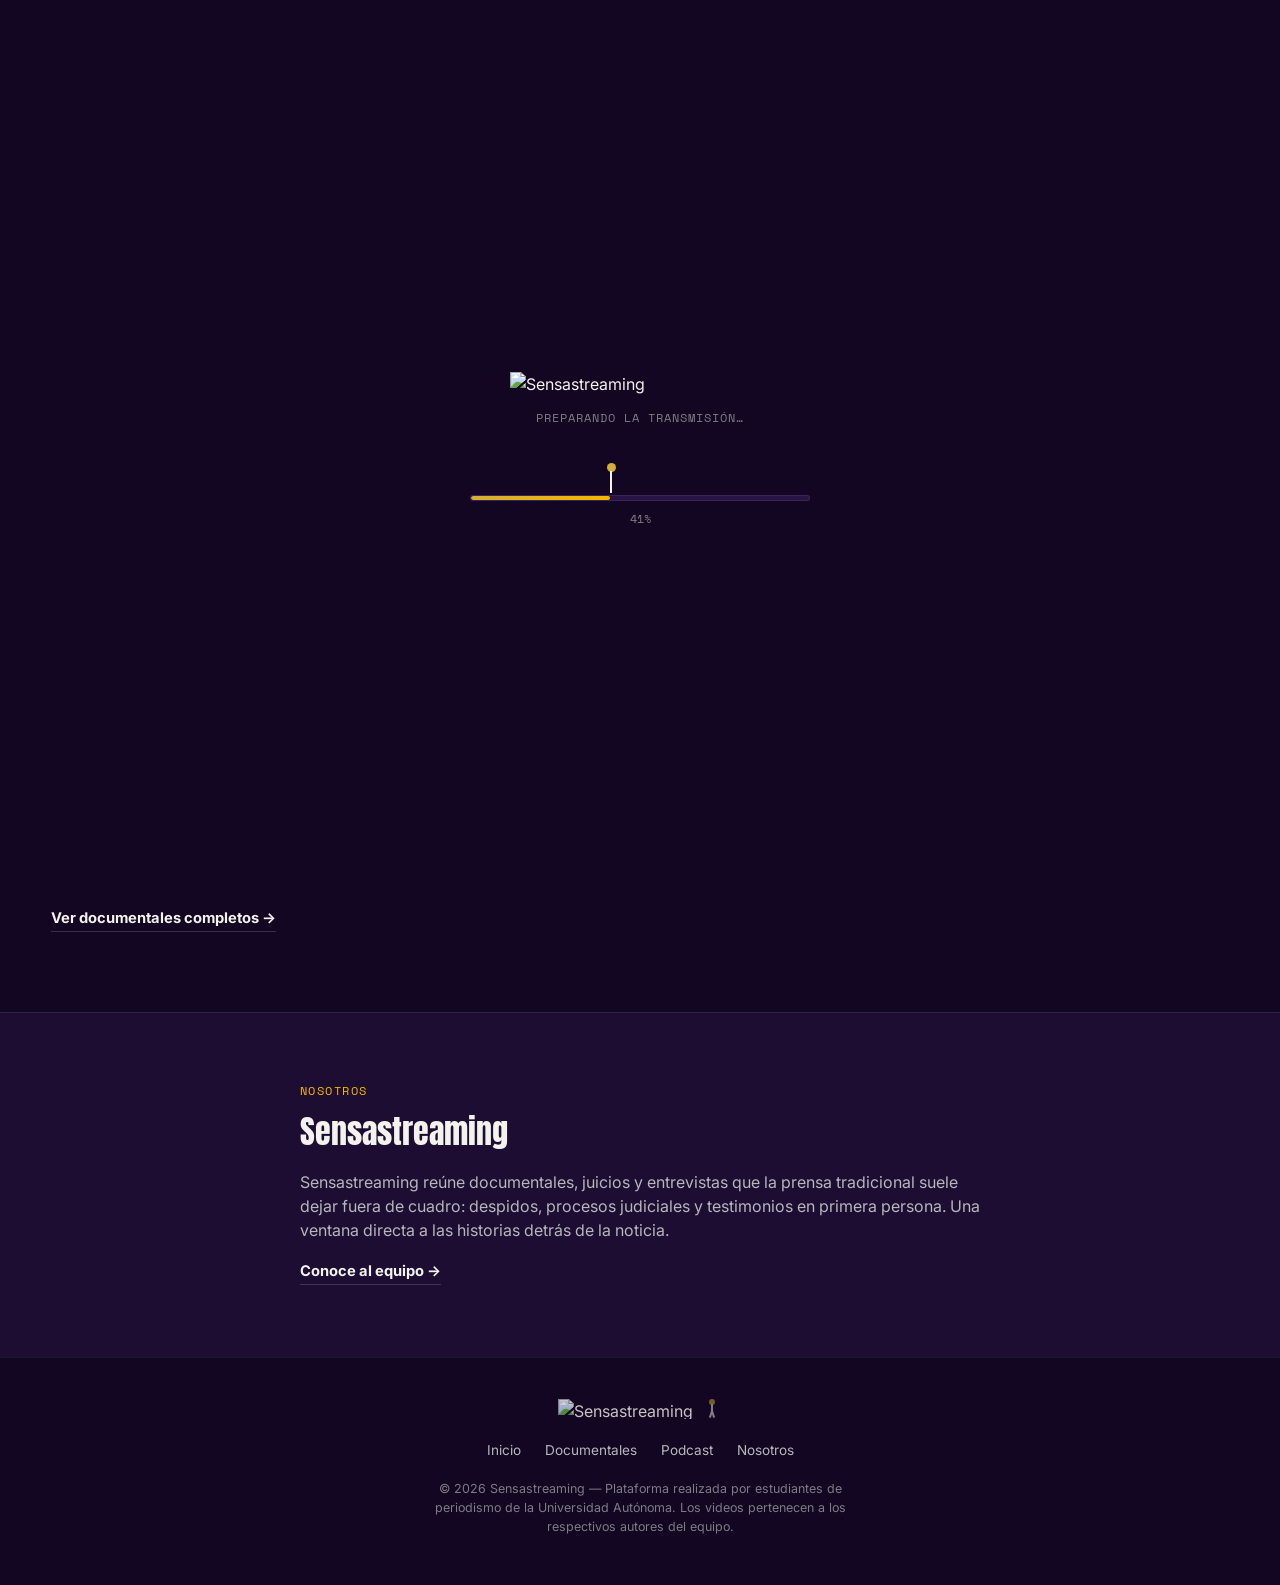
==== index.html @ f14d16a4 "Add files via upload" ====
<!DOCTYPE html>
<html lang="es">
<head>
<meta charset="UTF-8">
<meta name="viewport" content="width=device-width, initial-scale=1.0, viewport-fit=cover">
<meta name="theme-color" content="#130622">
<meta name="color-scheme" content="dark">
<meta name="format-detection" content="telephone=no">
<meta name="mobile-web-app-capable" content="yes">
<meta name="apple-mobile-web-app-capable" content="yes">
<meta name="apple-mobile-web-app-title" content="Sensastreaming">
<meta name="apple-mobile-web-app-status-bar-style" content="black-translucent">
<link rel="manifest" href="manifest.json">
<link rel="apple-touch-icon" href="icons/apple-touch-icon.png">
<title>Sensastreaming — Documentales, juicios y entrevistas sin cortes</title>
<meta name="description" content="Sensastreaming: documentales, juicios y entrevistas que la prensa tradicional deja fuera de cuadro.">
<link rel="icon" type="image/png" href="https://i.imgur.com/6NUFAMf.png">

<link rel="preconnect" href="https://fonts.googleapis.com">
<link rel="preconnect" href="https://fonts.gstatic.com" crossorigin>
<link href="https://fonts.googleapis.com/css2?family=Anton&family=Inter:wght@400;500;600;700&family=Space+Mono:wght@400;700&display=swap" rel="stylesheet">

<link rel="stylesheet" href="styles.css">
<noscript><style>#splashScreen { display: none !important; }</style></noscript>
</head>
<body>

<a class="skip-link" href="#main-content">Saltar al contenido principal</a>

<div class="splash-screen" id="splashScreen">
  <img class="splash-logo" src="https://i.imgur.com/6NUFAMf.png" alt="Sensastreaming">
  <p class="splash-caption">Preparando la transmisión…</p>
  <div class="splash-progress-wrap">
    <div class="stickman" id="splashStickman" aria-hidden="true">
      <div class="stickman-head"></div>
      <div class="stickman-body"></div>
      <div class="stickman-leg left"></div>
      <div class="stickman-leg right"></div>
    </div>
    <div class="progress-track" id="splashProgressTrack" role="progressbar" aria-label="Cargando Sensastreaming" aria-valuemin="0" aria-valuemax="100" aria-valuenow="0">
      <div class="progress-fill" id="splashProgressFill"></div>
    </div>
    <p class="splash-percent" id="splashPercent">0%</p>
  </div>
</div>

<header class="site-header" id="siteHeader">
  <div class="header-inner">
    <a href="index.html" class="brand">
      <img src="https://i.imgur.com/6NUFAMf.png" alt="Sensastreaming">
    </a>

    <nav class="site-nav" id="siteNav">
      <a href="index.html" class="active" aria-current="page">Inicio</a>
      <a href="reportajes.html">Documentales</a>
      <a href="podcast.html">Podcast</a>
      <a href="acerca-de.html">Nosotros</a>
    </nav>

    <div class="live-clock" id="liveClock" aria-hidden="true">
      <span class="live-dot"></span>
      <span class="live-clock-city">Santiago</span>
      <span class="live-clock-time" id="liveClockTime">00:00:00</span>
      <span class="live-clock-offset" id="liveClockOffset"></span>
    </div>

    <span class="header-divider" aria-hidden="true"></span>

    <div class="search-widget" id="searchWidget">
      <input type="text" class="search-input" id="searchInput" placeholder="Buscar documental..." aria-label="Buscar documental">
      <button type="button" class="icon-btn search-toggle" id="searchToggle" aria-label="Buscar" aria-expanded="false" aria-controls="searchInput">
        <svg class="icon-search" viewBox="0 0 24 24" fill="none" stroke="currentColor" stroke-width="2" stroke-linecap="round" stroke-linejoin="round" aria-hidden="true" focusable="false">
          <circle cx="11" cy="11" r="7"></circle>
          <line x1="16.65" y1="16.65" x2="21" y2="21"></line>
        </svg>
        <svg class="icon-close" viewBox="0 0 24 24" fill="none" stroke="currentColor" stroke-width="2" stroke-linecap="round" stroke-linejoin="round" aria-hidden="true" focusable="false">
          <line x1="6" y1="6" x2="18" y2="18"></line>
          <line x1="18" y1="6" x2="6" y2="18"></line>
        </svg>
      </button>
      <div class="search-results" id="searchResults" role="listbox" aria-label="Resultados de búsqueda"></div>
    </div>

    <div class="header-icons">
      <div class="categories-widget" id="categoriesWidget">
        <button type="button" class="icon-btn" id="categoriesToggle" aria-label="Categorías" aria-expanded="false" aria-controls="categoriesMenu" title="Categorías">
          <svg viewBox="0 0 24 24" fill="currentColor" aria-hidden="true" focusable="false">
            <circle cx="5" cy="5" r="2"></circle>
            <circle cx="12" cy="5" r="2"></circle>
            <circle cx="19" cy="5" r="2"></circle>
            <circle cx="5" cy="12" r="2"></circle>
            <circle cx="12" cy="12" r="2"></circle>
            <circle cx="19" cy="12" r="2"></circle>
            <circle cx="5" cy="19" r="2"></circle>
            <circle cx="12" cy="19" r="2"></circle>
            <circle cx="19" cy="19" r="2"></circle>
          </svg>
        </button>
        <div class="categories-menu" id="categoriesMenu" role="menu" aria-label="Categorías">
          <a href="reportajes.html" class="categories-menu-item" role="menuitem">Todos</a>
          <a href="reportajes.html?categoria=testimonio" class="categories-menu-item" role="menuitem">Testimonios</a>
          <a href="reportajes.html?categoria=judicial" class="categories-menu-item" role="menuitem">Judicial</a>
          <a href="reportajes.html?categoria=entrevista" class="categories-menu-item" role="menuitem">Entrevistas</a>
        </div>
      </div>
    </div>

    <button class="nav-toggle" id="navToggle" aria-label="Abrir menú" aria-expanded="false" aria-controls="siteNav">
      <span></span><span></span><span></span>
    </button>
  </div>
</header>

<div class="ticker" role="marquee" aria-label="Últimas historias">
  <span class="ticker-sr">Últimas historias: El riesgo de limitar al periodismo. Polémicas fuera de la cancha. El caso que taparon los memes. Influencer: El precio de la viralidad</span>
  <div class="ticker-inner" aria-hidden="true">
    <div class="ticker-track">
      <span class="ticker-item"><span class="ticker-tag">Última hora</span>El riesgo de limitar al periodismo</span>
      <span class="ticker-item"><span class="ticker-tag">Última hora</span>Polémicas fuera de la cancha</span>
      <span class="ticker-item"><span class="ticker-tag">Última hora</span>El caso que taparon los memes</span>
      <span class="ticker-item"><span class="ticker-tag">Última hora</span>Influencer: El precio de la viralidad</span>
    </div>
    <div class="ticker-track">
      <span class="ticker-item"><span class="ticker-tag">Última hora</span>El riesgo de limitar al periodismo</span>
      <span class="ticker-item"><span class="ticker-tag">Última hora</span>Polémicas fuera de la cancha</span>
      <span class="ticker-item"><span class="ticker-tag">Última hora</span>El caso que taparon los memes</span>
      <span class="ticker-item"><span class="ticker-tag">Última hora</span>Influencer: El precio de la viralidad</span>
    </div>
  </div>
</div>

<main id="main-content">

  <section class="hero">
    <div class="hero-bg" id="heroSlider" aria-hidden="true"
         data-slides="https://i.imgur.com/lAsv4dQ.jpeg|https://i.imgur.com/Mluwtng.jpeg|https://i.imgur.com/goQDQQN.jpeg|https://i.imgur.com/LVwCR66.jpeg"></div>
    <div class="hero-content">
      <img class="hero-logo" src="https://i.imgur.com/6NUFAMf.png" alt="Sensastreaming">
      <p class="hero-tagline">El lado humano de la noticia, sin cortes.</p>
      <div class="hero-actions">
        <a href="reportajes.html" class="btn btn-primary">▶ Ver documentales</a>
        <a href="acerca-de.html" class="btn btn-secondary">Más información</a>
      </div>
    </div>
    <a href="#destacados" class="scroll-cue" aria-label="Bajar a los destacados">
      <span></span>
    </a>
  </section>

  <section class="catalog hero-row" id="destacados">
    <div class="section-head">
      <div>
        <span class="eyebrow">Destacados</span>
        <h2>Documentales destacados</h2>
        <p class="section-sub">Pasa el mouse — o desliza en tu celular — para ver un adelanto.</p>
      </div>
    </div>

    <div class="row" id="cardRow">

      <article class="card" data-mp4="https://pub-4d9078245ee945288b7001a9b6d5394e.r2.dev/AvanceMordaza.mp4" data-detail="detalle-fama.html" data-category="testimonio" tabindex="0"
        aria-label="El riesgo de limitar al periodismo. Activar para ver adelanto.">
        <div class="card-frame">
          <span class="card-num">N.º 01</span>
          <div class="card-media">
            <img src="https://i.imgur.com/goQDQQN.jpeg" alt="El riesgo de limitar al periodismo" loading="lazy">
          </div>
          <div class="card-scrim">
            <span class="card-eyebrow">Documental</span>
            <h3 class="card-title">El riesgo de limitar al periodismo</h3>
            <div class="card-actions">
              <a class="play-btn" href="detalle-fama.html" aria-label="Ver documental: El riesgo de limitar al periodismo">▶ Ver</a>
            </div>
          </div>
        </div>
      </article>

      <article class="card" data-mp4="https://pub-4d9078245ee945288b7001a9b6d5394e.r2.dev/docudeportes.mp4" data-detail="detalle-deporte.html" data-category="deportes" tabindex="0"
        aria-label="Polémicas fuera de la cancha. Activar para ver adelanto.">
        <div class="card-frame">
          <span class="card-num">N.º 02</span>
          <div class="card-media">
            <img src="https://i.imgur.com/lAsv4dQ.jpeg" alt="Polémicas fuera de la cancha" loading="lazy">
          </div>
          <div class="card-scrim">
            <span class="card-eyebrow">Documental • Deportes</span>
            <h3 class="card-title">Polémicas fuera de la cancha</h3>
            <div class="card-actions">
              <a class="play-btn" href="detalle-deporte.html" aria-label="Ver documental: Polémicas fuera de la cancha">▶ Ver</a>
            </div>
          </div>
        </div>
      </article>

      <article class="card" data-mp4="https://pub-4d9078245ee945288b7001a9b6d5394e.r2.dev/TUFIT%20M%C3%81S%20PERIODISTA.mp4" data-detail="detalle-politica.html" data-category="judicial" tabindex="0"
        aria-label="El caso que taparon los memes. Activar para ver adelanto.">
        <div class="card-frame">
          <span class="card-num">N.º 03</span>
          <div class="card-media">
            <img src="https://i.imgur.com/Mluwtng.jpeg" alt="El caso que taparon los memes" loading="lazy">
          </div>
          <div class="card-scrim">
            <span class="card-eyebrow">Documental</span>
            <h3 class="card-title">El caso que taparon los memes</h3>
            <div class="card-actions">
              <a class="play-btn" href="detalle-politica.html" aria-label="Ver documental: El caso que taparon los memes">▶ Ver</a>
            </div>
          </div>
        </div>
      </article>

      <article class="card" data-mp4="https://pub-4d9078245ee945288b7001a9b6d5394e.r2.dev/InfluencersAvance.mp4" data-detail="detalle-influencers.html" data-category="entrevista" tabindex="0"
        aria-label="Influencer: El precio de la viralidad. Activar para ver adelanto.">
        <div class="card-frame">
          <span class="card-num">N.º 04</span>
          <div class="card-media">
            <img src="https://i.imgur.com/LVwCR66.jpeg" alt="Influencer: El precio de la viralidad" loading="lazy">
          </div>
          <div class="card-scrim">
            <span class="card-eyebrow">Documental</span>
            <h3 class="card-title">Influencer: El precio de la viralidad</h3>
            <div class="card-actions">
              <a class="play-btn" href="detalle-influencers.html" aria-label="Ver documental: Influencer: El precio de la viralidad">▶ Ver</a>
            </div>
          </div>
        </div>
      </article>

    </div>

    <div class="section-cta">
      <a href="reportajes.html" class="link-arrow">Ver documentales completos →</a>
    </div>
  </section>

  <section class="about" id="acerca">
    <div class="about-inner">
      <span class="eyebrow">Nosotros</span>
      <h2>Sensastreaming</h2>
      <p>Sensastreaming reúne documentales, juicios y entrevistas que la prensa tradicional suele dejar fuera de cuadro: despidos, procesos judiciales y testimonios en primera persona. Una ventana directa a las historias detrás de la noticia.</p>
      <a href="acerca-de.html" class="link-arrow">Conoce al equipo →</a>
    </div>
  </section>

</main>

<footer class="site-footer">
  <div class="footer-inner">
    <div class="footer-brand">
      <img src="https://i.imgur.com/6NUFAMf.png" alt="Sensastreaming" class="footer-logo">
      <button type="button" class="footer-easter-egg" id="easterEggTrigger" aria-label="Minijuego secreto" title="¿Aburrido? Juega un rato">
        <span class="mini-stickman" aria-hidden="true">
          <span class="mini-stickman-head"></span>
          <span class="mini-stickman-body"></span>
          <span class="mini-stickman-leg left"></span>
          <span class="mini-stickman-leg right"></span>
        </span>
      </button>
    </div>
    <nav class="footer-nav" aria-label="Enlaces del pie de página">
      <a href="index.html">Inicio</a>
      <a href="reportajes.html">Documentales</a>
      <a href="podcast.html">Podcast</a>
      <a href="acerca-de.html">Nosotros</a>
    </nav>
    <p>© 2026 Sensastreaming — Plataforma realizada por estudiantes de periodismo de la Universidad Autónoma. Los videos pertenecen a los respectivos autores del equipo.</p>
  </div>
</footer>

<div class="game-overlay" id="gameOverlay">
  <div class="game-panel" role="dialog" aria-modal="true" aria-label="Minijuego: esquiva los televisores">
    <button type="button" class="game-close" id="gameClose" aria-label="Cerrar juego">✕</button>

    <div class="game-stage" id="gameStage">
      <div class="game-score" id="gameScore">00000</div>

      <div class="game-player" id="gamePlayer">
        <div class="stickman-head"></div>
        <div class="stickman-body"></div>
        <div class="stickman-leg left"></div>
        <div class="stickman-leg right"></div>
      </div>

      <div class="game-ground"></div>

      <div class="game-message visible" id="gameMessage">
        <p class="game-message-title">Toca la pantalla o presiona <kbd>Espacio</kbd> para empezar</p>
        <p class="game-message-hint game-hint-keys">Espacio o ↑ para saltar · ↓ para agacharte</p>
        <p class="game-message-hint game-hint-touch">Toca la pantalla para saltar · mantén "Agachar" para esquivar</p>
      </div>
    </div>

    <button type="button" class="game-duck-btn" id="gameDuckBtn" aria-label="Mantén presionado para agacharte">⬇ Agachar</button>

    <div class="game-over" id="gameOver">
      <div class="game-over-inner">
        <h2 class="game-over-title">Has sido absorbido por los medios</h2>
        <p class="game-over-score">Puntaje: <span id="gameOverScore">00000</span></p>
        <p class="game-over-status" id="gameOverStatus" aria-live="polite">Conectando con el ranking global…</p>

        <form class="game-initials-form hidden" id="gameInitialsForm" autocomplete="off">
          <p class="game-initials-label">¡Entraste al Top 5! Ingresa tus iniciales</p>
          <div class="game-initials-row">
            <input type="text" id="gameInitialsInput" class="game-initials-input" maxlength="3" autocapitalize="characters" aria-label="Tus iniciales, hasta 3 letras" placeholder="AAA">
            <button type="submit" class="btn btn-primary game-initials-submit">Guardar</button>
          </div>
        </form>

        <div class="game-scoreboard hidden" id="gameScoreboard">
          <p class="game-scoreboard-title">Top 5 — Sensastreaming Arcade</p>
          <ol class="game-scoreboard-list" id="gameScoreboardList"></ol>
        </div>

        <div class="game-over-actions">
          <button type="button" class="btn btn-primary" id="gameOverRetry">Jugar de nuevo</button>
          <button type="button" class="game-over-close-link" id="gameOverClose">Cerrar</button>
        </div>
      </div>
    </div>
  </div>
</div>

<script src="script.js"></script>
</body>
</html>
---- styles.css ----
/* ==========================================================================
   SENSASTREAMING — stylesheet
   Sitio multi-página: index.html / reportajes.html / acerca-de.html / podcast.html

   Token system
   ------------
   superficie -> --bg-void / --bg-surface / --bg-surface-2
   texto      -> --text-primary / --text-secondary / --text-muted
   acento     -> --accent-crimson (dorado, acento principal) / --accent-amber (chyron)
   tipografía -> Anton (display) / Inter (ui & body) / Space Mono (data, timecodes)
   firma      -> ticker de titulares + reloj "EN VIVO" con timecode en mono
   ========================================================================== */

:root {
  /* ---- Superficie ---- */
  --bg-void: #130622;
  --bg-surface: #1d0d33;
  --bg-surface-2: #281445;
  --border-subtle: rgba(255, 255, 255, 0.08);
  --border-strong: rgba(255, 255, 255, 0.16);

  /* ---- Texto ---- */
  --text-primary: #f4f2ec;
  --text-secondary: #b6b6bb;
  --text-muted: #7c7c83;

  /* ---- Acento cinematográfico ---- */
  /* --accent-crimson conserva su nombre por compatibilidad con el resto del
     CSS, pero ahora es el tono dorado principal de la plataforma. */
  --accent-crimson: #d4af37;
  --accent-crimson-dim: #9c7a1f;
  --accent-amber: #f5b700;
  --accent-amber-dim: #b88600;

  /* ---- Tipografía ---- */
  --font-display: "Anton", "Arial Narrow", sans-serif;
  --font-body: "Inter", system-ui, -apple-system, sans-serif;
  --font-mono: "Space Mono", ui-monospace, monospace;

  /* ---- Layout ---- */
  --safe-top: env(safe-area-inset-top, 0px);
  --safe-bottom: env(safe-area-inset-bottom, 0px);
  --safe-left: env(safe-area-inset-left, 0px);
  --safe-right: env(safe-area-inset-right, 0px);
  --header-h: calc(64px + var(--safe-top));
  --ticker-h: 34px;
  --content-top: calc(var(--header-h) + var(--ticker-h));
  --max-width: 1400px;
  --radius-sm: 4px;
  --radius-md: 8px;
  --radius-lg: 16px;
  --shadow-card: 0 18px 40px rgba(0, 0, 0, 0.55);
}

* { box-sizing: border-box; }

html {
  scroll-behavior: smooth;
  -webkit-text-size-adjust: 100%;
  text-size-adjust: 100%;
  -webkit-tap-highlight-color: transparent;
  overscroll-behavior-y: none;
}

body {
  margin: 0;
  background: var(--bg-void);
  color: var(--text-primary);
  font-family: var(--font-body);
  line-height: 1.5;
  -webkit-font-smoothing: antialiased;
}

/* Solo cuando corre como app (la clase la pone script.js): sin menú de
   pulsación larga ni selección de texto en la interfaz, como una app nativa. */
html.is-app body {
  -webkit-touch-callout: none;
  -webkit-user-select: none;
  user-select: none;
}

html.is-app input,
html.is-app textarea {
  -webkit-user-select: text;
  user-select: text;
}

img { max-width: 100%; display: block; }

a { color: inherit; text-decoration: none; }

section[id],
main[id] { scroll-margin-top: calc(var(--content-top) + 8px); }

.skip-link {
  position: absolute;
  left: -999px;
  top: auto;
  background: var(--text-primary);
  color: var(--bg-void);
  padding: 10px 16px;
  border-radius: var(--radius-sm);
  z-index: 1000;
}
.skip-link:focus {
  left: 12px;
  top: 12px;
}

/* focus visibility floor */
a:focus-visible,
button:focus-visible,
.card:focus-visible {
  outline: 2px solid var(--accent-amber);
  outline-offset: 3px;
}

.eyebrow {
  display: inline-block;
  font-family: var(--font-mono);
  font-size: .75rem;
  letter-spacing: .12em;
  text-transform: uppercase;
  color: var(--accent-amber);
  margin-bottom: .5rem;
}

.link-arrow {
  display: inline-flex;
  align-items: center;
  gap: .4rem;
  font-weight: 700;
  font-size: .92rem;
  color: var(--text-primary);
  border-bottom: 1px solid var(--border-strong);
  padding-bottom: 2px;
  transition: border-color .2s ease, color .2s ease, gap .2s ease;
}
.link-arrow:hover {
  color: var(--accent-amber);
  border-color: var(--accent-amber);
  gap: .6rem;
}

/* ==========================================================================
   Header
   ========================================================================== */

.site-header {
  position: fixed;
  top: 0; left: 0; right: 0;
  z-index: 100;
  height: var(--header-h);
  padding-top: var(--safe-top);
  display: flex;
  align-items: center;
  background: linear-gradient(to bottom, rgba(0,0,0,.75) 0%, rgba(0,0,0,0) 100%);
  transition: background-color .3s ease, box-shadow .3s ease;
}

.site-header.scrolled {
  background: var(--bg-void);
  box-shadow: 0 2px 20px rgba(0,0,0,.5);
}

.header-inner {
  width: 100%;
  max-width: var(--max-width);
  margin: 0 auto;
  padding: 0 max(4vw, var(--safe-right)) 0 max(4vw, var(--safe-left));
  display: flex;
  align-items: center;
  gap: 2.5rem;
}

.brand img { height: 26px; width: auto; }

.site-nav {
  display: flex;
  align-items: center;
  gap: 8px;
  font-size: 1.15rem;
  font-weight: 600;
}

.site-nav a {
  display: inline-block;
  padding: 8px 16px;
  border-radius: 8px;
  color: var(--text-primary);
  opacity: .8;
  background: transparent;
  transition: background-color .2s ease, opacity .2s ease, color .2s ease;
}

.site-nav a:hover {
  opacity: 1;
  background: rgba(255, 255, 255, 0.08);
  border-radius: 8px;
}

.site-nav a.active {
  opacity: 1;
  background: rgba(255, 255, 255, 0.15);
  border-radius: 8px;
  color: #ffffff;
  font-weight: 600;
}

/* ---- Reloj "EN VIVO" — Santiago de Chile (desktop) ---- */

.live-clock {
  display: none;
  align-items: center;
  gap: .55rem;
  margin-left: auto;
  padding: .4rem .8rem;
  border: 1px solid var(--border-subtle);
  border-radius: 999px;
  background: rgba(255, 255, 255, .04);
  font-family: var(--font-mono);
  white-space: nowrap;
}

.live-dot {
  flex: none;
  width: 7px;
  height: 7px;
  border-radius: 50%;
  background: var(--accent-crimson);
  animation: livePulse 2s ease-out infinite;
}

@keyframes livePulse {
  0%   { box-shadow: 0 0 0 0 rgba(212, 175, 55, .55); }
  70%  { box-shadow: 0 0 0 7px rgba(212, 175, 55, 0); }
  100% { box-shadow: 0 0 0 0 rgba(212, 175, 55, 0); }
}

.live-clock-city {
  font-size: .66rem;
  letter-spacing: .06em;
  text-transform: uppercase;
  color: var(--text-muted);
}

.live-clock-time {
  font-size: .8rem;
  font-weight: 700;
  color: var(--text-primary);
  letter-spacing: .02em;
  font-variant-numeric: tabular-nums;
}

.live-clock-offset {
  font-size: .66rem;
  color: var(--text-muted);
}

@media (min-width: 900px) {
  .live-clock { display: inline-flex; }
}

/* ---- Separador + íconos (buscar / categorías / mi lista / perfil), desktop ---- */

.header-divider {
  display: none;
  width: 1px;
  height: 22px;
  background: rgba(255, 255, 255, 0.2);
}

@media (min-width: 900px) {
  .header-divider { display: block; }
}

.header-icons {
  display: none;
  align-items: center;
  gap: 1rem;
}

@media (min-width: 900px) {
  .header-icons { display: flex; }
}

.icon-btn {
  display: inline-flex;
  align-items: center;
  justify-content: center;
  width: 24px;
  height: 24px;
  padding: 0;
  border: 0;
  background: none;
  color: #ffffff;
  opacity: .8;
  cursor: pointer;
  transition: opacity .2s ease;
}

.icon-btn:hover,
.icon-btn:focus-visible {
  opacity: 1;
}

.icon-btn svg {
  width: 100%;
  height: 100%;
  display: block;
}

/* ---- Buscador expandible ---- */

.search-widget {
  position: relative;
  display: flex;
  align-items: center;
  margin-left: auto;
}

@media (min-width: 900px) {
  .search-widget { margin-left: 0; }
}

.search-input {
  width: 0;
  min-width: 0;
  padding: 0;
  margin-right: 0;
  border: 0;
  border-radius: 999px;
  background: rgba(255, 255, 255, 0.08);
  color: var(--text-primary);
  font-family: var(--font-body);
  font-size: .85rem;
  opacity: 0;
  overflow: hidden;
  pointer-events: none;
  transition: width .3s ease, opacity .2s ease, padding .3s ease, margin-right .3s ease;
}

.search-input::placeholder { color: var(--text-muted); }

.search-input:focus {
  outline: none;
  background: rgba(255, 255, 255, 0.14);
}

.search-widget.is-open .search-input {
  width: min(200px, 45vw);
  padding: 6px 14px;
  margin-right: 8px;
  opacity: 1;
  pointer-events: auto;
}

.search-toggle .icon-close { display: none; }
.search-widget.is-open .search-toggle .icon-search { display: none; }
.search-widget.is-open .search-toggle .icon-close { display: block; }

/* ---- Mini-menú de resultados (estilo Netflix/Prime) ----
   Flota debajo de la lupa; nunca toca ni reordena el resto de la página. */

.search-results {
  display: none;
  position: absolute;
  top: calc(100% + 10px);
  right: 0;
  width: min(300px, calc(100vw - 32px));
  max-height: 320px;
  overflow-y: auto;
  background: var(--bg-surface);
  border: 1px solid var(--border-subtle);
  border-radius: var(--radius-md);
  box-shadow: var(--shadow-card);
  padding: .4rem;
  z-index: 150;
}

.search-widget.has-query .search-results { display: block; }

.search-result-item {
  display: flex;
  align-items: center;
  gap: .65rem;
  padding: .5rem;
  border-radius: var(--radius-sm);
  color: var(--text-primary);
  transition: background-color .15s ease;
}

.search-result-item:hover,
.search-result-item:focus-visible {
  background: rgba(255, 255, 255, 0.08);
}

.search-result-thumb {
  width: 56px;
  height: 32px;
  flex: none;
  object-fit: cover;
  border-radius: 4px;
  background: var(--bg-surface-2);
}

.search-result-title {
  font-size: .85rem;
  line-height: 1.3;
}

.search-results-empty {
  margin: 0;
  padding: 1rem .75rem;
  text-align: center;
  color: var(--text-muted);
  font-size: .85rem;
}

.search-results-empty strong {
  color: var(--text-primary);
  font-weight: 700;
}

/* ---- Mini-menú de categorías (mismo lenguaje visual que el buscador) ---- */

.categories-widget { position: relative; }

.categories-menu {
  display: none;
  position: absolute;
  top: calc(100% + 10px);
  right: 0;
  width: 180px;
  background: var(--bg-surface);
  border: 1px solid var(--border-subtle);
  border-radius: var(--radius-md);
  box-shadow: var(--shadow-card);
  padding: .4rem;
  z-index: 150;
}

.categories-widget.is-open .categories-menu { display: block; }

.categories-menu-item {
  display: block;
  padding: .55rem .7rem;
  border-radius: var(--radius-sm);
  color: var(--text-primary);
  font-size: .9rem;
  transition: background-color .15s ease;
}

.categories-menu-item:hover,
.categories-menu-item:focus-visible {
  background: rgba(255, 255, 255, 0.08);
}

.nav-toggle {
  display: none;
  margin-left: auto;
  background: none;
  border: 0;
  width: 32px;
  height: 26px;
  flex-direction: column;
  justify-content: space-between;
  cursor: pointer;
  padding: 2px 0;
}
.nav-toggle span {
  display: block;
  height: 2px;
  background: var(--text-primary);
  border-radius: 2px;
}

/* ==========================================================================
   Ticker — firma visual: marquesina de titulares
   ========================================================================== */

.ticker {
  position: fixed;
  top: var(--header-h);
  left: 0; right: 0;
  z-index: 90;
  background: var(--bg-surface);
  border-bottom: 1px solid var(--border-subtle);
  overflow: hidden;
  height: var(--ticker-h);
  display: flex;
  align-items: center;
}

.ticker-sr {
  position: absolute;
  width: 1px; height: 1px;
  overflow: hidden;
  clip: rect(0 0 0 0);
  white-space: nowrap;
}

.ticker-inner {
  display: flex;
  width: max-content;
  animation: marquee 26s linear infinite;
}

.ticker-track {
  display: flex;
  align-items: center;
  gap: 2.5rem;
  padding-right: 2.5rem;
  white-space: nowrap;
}

.ticker-item {
  display: inline-flex;
  align-items: center;
  gap: .6rem;
  font-family: var(--font-mono);
  font-size: .78rem;
  color: var(--text-muted);
}

.ticker-tag {
  background: var(--accent-crimson);
  color: var(--text-primary);
  font-weight: 700;
  font-size: .68rem;
  letter-spacing: .04em;
  padding: 2px 7px;
  border-radius: 2px;
  text-transform: uppercase;
}

@keyframes marquee {
  from { transform: translateX(0); }
  to   { transform: translateX(-50%); }
}

/* ==========================================================================
   Splash screen — pantalla de carga inicial (4s exactos, controlados por JS)
   Solo aparece en las páginas que incluyen el markup (por ahora, index.html);
   script.js revisa si #splashScreen existe antes de activar nada.
   ========================================================================== */

html.splash-lock,
html.splash-lock body {
  overflow: hidden;
}

.splash-screen {
  position: fixed;
  inset: 0;
  z-index: 9999;
  display: flex;
  flex-direction: column;
  align-items: center;
  justify-content: center;
  gap: 2.25rem;
  background: var(--bg-void);
  opacity: 1;
  transition: opacity .6s ease;
}

.splash-screen.splash-hidden {
  opacity: 0;
  pointer-events: none;
}

.splash-logo {
  width: clamp(160px, 24vw, 260px);
  height: auto;
}

.splash-caption {
  margin: -1.5rem 0 0;
  font-family: var(--font-mono);
  font-size: .76rem;
  letter-spacing: .08em;
  text-transform: uppercase;
  color: var(--text-muted);
}

.splash-progress-wrap {
  position: relative;
  width: min(340px, 70vw);
  padding-top: 32px; /* espacio para que el stickman camine por encima de la barra */
}

/* ---- Stickman: cuerpo fijo, piernas alternando el paso ---- */

.stickman {
  position: absolute;
  top: 0;
  left: 0;
  width: 22px;
  height: 28px;
}

.stickman-head {
  position: absolute;
  top: 0;
  left: 50%;
  width: 9px;
  height: 9px;
  margin-left: -4.5px;
  border-radius: 50%;
  background: var(--accent-crimson);
}

.stickman-body {
  position: absolute;
  top: 8px;
  left: 50%;
  width: 2px;
  height: 12px;
  margin-left: -1px;
  background: var(--text-primary);
}

.stickman-leg {
  position: absolute;
  top: 19px;
  left: 50%;
  width: 2px;
  height: 11px;
  margin-left: -1px;
  background: var(--text-primary);
  transform-origin: top center;
  border-radius: 0 0 2px 2px;
  animation: legSwing .5s ease-in-out infinite;
}
.stickman-leg.right { animation-delay: -.25s; }

@keyframes legSwing {
  0%, 100% { transform: rotate(-26deg); }
  50%      { transform: rotate(26deg); }
}

/* ---- Barra de progreso ---- */

.progress-track {
  position: relative;
  width: 100%;
  height: 6px;
  border-radius: 999px;
  background: var(--bg-surface-2);
  border: 1px solid var(--border-subtle);
  overflow: hidden;
}

.progress-fill {
  width: 0%;
  height: 100%;
  border-radius: 999px;
  background: linear-gradient(90deg, var(--accent-crimson), var(--accent-amber));
}

.splash-percent {
  margin: .6rem 0 0;
  text-align: center;
  font-family: var(--font-mono);
  font-size: .72rem;
  color: var(--text-muted);
  font-variant-numeric: tabular-nums;
}

/* ==========================================================================
   Botones
   ========================================================================== */

.btn {
  display: inline-flex;
  align-items: center;
  gap: .5rem;
  padding: .8rem 1.5rem;
  border-radius: var(--radius-sm);
  font-weight: 700;
  font-size: .95rem;
  border: 0;
  cursor: pointer;
  transition: background-color .2s ease, opacity .2s ease, transform .15s ease;
}
.btn:active { transform: scale(.97); }

.btn-primary {
  background: var(--accent-crimson);
  color: var(--text-primary);
}
.btn-primary:hover { background: var(--accent-crimson-dim); }

.btn-secondary {
  background: rgba(255,255,255,.12);
  color: var(--text-primary);
  backdrop-filter: blur(4px);
}
.btn-secondary:hover { background: rgba(255,255,255,.2); }

/* ==========================================================================
   Hero (home)
   ========================================================================== */

.hero {
  position: relative;
  min-height: 64vh;
  min-height: 64dvh;
  display: flex;
  align-items: flex-end;
  overflow: hidden;
  isolation: isolate;
}

.hero-bg {
  position: absolute;
  inset: 0;
  overflow: hidden;
  background: var(--bg-void);
  z-index: -2;
}

/* Carrusel de fondo: solo anima esta capa; el contenido frontal no se toca */
.hero-slide {
  position: absolute;
  inset: 0;
  background-size: cover;
  background-position: center 22%;
  opacity: 0;
  transform: translateX(-4%) scale(1.04);
  transition: opacity 1.4s ease, transform 1.8s cubic-bezier(.22, .61, .36, 1);
  will-change: opacity, transform;
}
.hero-slide.is-active {
  opacity: 1;
  transform: translateX(0) scale(1.02);
}

/* Oscurecimiento extra para legibilidad (se suma a los degradados del hero) */
.hero-bg::after {
  content: "";
  position: absolute;
  inset: 0;
  background: rgba(0, 0, 0, .45);
  pointer-events: none;
}

@media (prefers-reduced-motion: reduce) {
  .hero-slide { transition: none; transform: none; }
  .hero-slide.is-active { transform: none; }
}

.hero::before {
  content: "";
  position: absolute;
  inset: 0;
  background: linear-gradient(100deg, rgba(19,6,34,.96) 0%, rgba(19,6,34,.72) 32%, rgba(19,6,34,.15) 62%, transparent 85%);
  z-index: -1;
}

.hero::after {
  content: "";
  position: absolute;
  inset: 0;
  background: linear-gradient(to top, var(--bg-void) 0%, transparent 38%);
  z-index: -1;
}

.hero-content {
  position: relative;
  max-width: 620px;
  padding: 0 4vw;
  padding-bottom: clamp(3rem, 8vw, 6rem);
  padding-top: calc(var(--content-top) + 3rem);
  display: flex;
  flex-direction: column;
  gap: 1.1rem;
}

.hero-logo {
  width: clamp(200px, 26vw, 380px);
  height: auto;
}

.hero-tagline {
  font-size: clamp(1.05rem, 2vw, 1.3rem);
  color: var(--text-primary);
  max-width: 34ch;
  margin: 0;
}

.hero-actions {
  display: flex;
  gap: .85rem;
  flex-wrap: wrap;
  margin-top: .5rem;
}

.scroll-cue {
  position: absolute;
  bottom: 22px;
  left: 50%;
  transform: translateX(-50%);
  width: 26px; height: 26px;
}
.scroll-cue span {
  display: block;
  width: 10px; height: 10px;
  border-right: 2px solid var(--text-primary);
  border-bottom: 2px solid var(--text-primary);
  transform: rotate(45deg);
  margin: 0 auto;
  opacity: .7;
  animation: bob 2s ease-in-out infinite;
}
@keyframes bob {
  0%, 100% { transform: rotate(45deg) translate(0,0); }
  50% { transform: rotate(45deg) translate(4px,4px); }
}

/* Carrusel de capítulos integrado a la vista principal (estilo Netflix):
   se superpone levemente al degradé inferior del hero en vez de aparecer
   como una sección aparte más abajo. */
.hero-row {
  position: relative;
  z-index: 1;
  margin-top: -3rem;
}

@media (min-width: 900px) {
  .hero-row { margin-top: -4rem; }
}

/* ==========================================================================
   Page banner — cabecera para reportajes.html y acerca-de.html
   ========================================================================== */

.page-banner {
  position: relative;
  padding: calc(var(--content-top) + 3rem) 4vw 2.5rem;
  background:
    linear-gradient(180deg, rgba(212, 175, 55, .14) 0%, transparent 65%),
    var(--bg-void);
  border-bottom: 1px solid var(--border-subtle);
}

.page-banner-inner {
  max-width: var(--max-width);
  margin: 0 auto;
}

.page-banner h1 {
  font-family: var(--font-display);
  font-weight: 400;
  letter-spacing: .01em;
  font-size: clamp(2rem, 5vw, 3.4rem);
  margin: .2rem 0 .7rem;
}

.page-banner p {
  color: var(--text-secondary);
  max-width: 62ch;
  margin: 0;
  font-size: 1rem;
}

/* ==========================================================================
   Catálogo / fila / tarjetas — se usa en index.html (destacados) y reportajes.html
   ========================================================================== */

.catalog {
  position: relative;
  z-index: 1;
  background: var(--bg-void);
}

.catalog.section-inset { padding-top: 1rem; }

.section-head {
  padding: 2.5rem 4vw 0;
  max-width: var(--max-width);
  margin: 0 auto;
  display: flex;
  align-items: flex-end;
  justify-content: space-between;
  gap: 1.5rem;
  flex-wrap: wrap;
}

.section-head h2 {
  font-family: var(--font-display);
  font-weight: 400;
  letter-spacing: .01em;
  font-size: clamp(1.6rem, 3.4vw, 2.4rem);
  margin: 0 0 .4rem;
}

.section-sub {
  color: var(--text-muted);
  font-size: .92rem;
  margin: 0;
}

/* ---- Tabs de filtro (reportajes.html) ---- */

.filter-tabs {
  display: flex;
  flex-wrap: wrap;
  gap: .6rem;
  padding: 0 4vw;
  max-width: var(--max-width);
  margin: 1.75rem auto 0;
}

.filter-tab {
  font-family: var(--font-mono);
  font-size: .76rem;
  letter-spacing: .04em;
  text-transform: uppercase;
  color: var(--text-secondary);
  background: var(--bg-surface);
  border: 1px solid var(--border-subtle);
  border-radius: 999px;
  padding: .5rem 1.05rem;
  cursor: pointer;
  transition: background-color .2s ease, border-color .2s ease, color .2s ease;
}
.filter-tab:hover { border-color: var(--border-strong); color: var(--text-primary); }
.filter-tab.active {
  background: var(--accent-crimson);
  border-color: var(--accent-crimson);
  color: var(--text-primary);
}

.row {
  display: flex;
  gap: 1rem;
  overflow-x: auto;
  overflow-y: visible;
  scroll-snap-type: x proximity;
  padding: 2.5rem 4vw 5rem;
  max-width: var(--max-width);
  margin: 0 auto;
  -webkit-overflow-scrolling: touch;
  scrollbar-width: thin;
  scrollbar-color: var(--bg-surface-2) transparent;
}

.card {
  flex: 0 0 auto;
  width: min(76vw, 300px);
  scroll-snap-align: start;
  cursor: pointer;
}

.card.filtered-out { display: none; }

.card-frame {
  position: relative;
  border-radius: 6px;
  overflow: hidden;
  background: var(--bg-surface);
  transition: transform .28s ease, box-shadow .28s ease;
  transform-origin: center;
}

.card-num {
  position: absolute;
  top: 10px; left: 10px;
  z-index: 3;
  font-family: var(--font-mono);
  font-size: .72rem;
  color: var(--text-primary);
  background: rgba(0,0,0,.55);
  padding: 2px 7px;
  border-radius: 2px;
  letter-spacing: .03em;
}

.card-media {
  position: relative;
  aspect-ratio: 16 / 9;
  background: var(--bg-surface-2);
}

.card-media img,
.card-media iframe,
.card-media video {
  position: absolute;
  inset: 0;
  width: 100%;
  height: 100%;
  object-fit: cover;
  border: 0;
}

.card-media iframe,
.card-media video {
  opacity: 0;
  transition: opacity .35s ease;
  pointer-events: none;
}
.card-media iframe.loaded,
.card-media video.loaded { opacity: 1; }

.card-scrim {
  position: absolute;
  inset: 0;
  z-index: 2;
  display: flex;
  flex-direction: column;
  justify-content: flex-end;
  padding: .9rem .9rem .8rem;
  background: linear-gradient(to top, rgba(0,0,0,.9) 0%, rgba(0,0,0,.35) 45%, transparent 75%);
}

.card-eyebrow {
  font-family: var(--font-mono);
  font-size: .68rem;
  letter-spacing: .08em;
  text-transform: uppercase;
  color: var(--accent-amber);
  margin-bottom: .25rem;
}

.card-title {
  font-family: var(--font-body);
  font-weight: 600;
  font-size: .95rem;
  line-height: 1.3;
  margin: 0;
}

.card-actions {
  display: flex;
  gap: .5rem;
  margin-top: .6rem;
  max-height: 0;
  opacity: 0;
  overflow: hidden;
  transition: max-height .28s ease, opacity .28s ease, margin-top .28s ease;
}

.play-btn {
  display: inline-flex;
  align-items: center;
  gap: .4rem;
  background: var(--text-primary);
  color: var(--bg-void);
  font-weight: 700;
  font-size: .82rem;
  padding: .45rem .8rem;
  border-radius: 3px;
}
.play-btn:hover { background: var(--accent-amber); }

.card.active .card-actions {
  max-height: 60px;
  opacity: 1;
}

/* pointer-capable / hover-capable devices: real hover pop + scale */
@media (hover: hover) and (pointer: fine) {
  .card:hover .card-frame,
  .card.active .card-frame {
    transform: scale(1.07);
    box-shadow: var(--shadow-card);
    z-index: 5;
  }
}

/* desktop / large screens: fitted grid, no scrolling needed */
@media (min-width: 900px) {
  .row {
    display: grid;
    grid-template-columns: repeat(4, 1fr);
    overflow: visible;
    gap: 1.5rem;
    padding: 2.5rem 4vw 6rem;
  }
  .card { width: auto; }
}

.section-cta {
  max-width: var(--max-width);
  margin: -2.5rem auto 5rem;
  padding: 0 4vw;
}

@media (min-width: 900px) {
  .section-cta { margin-top: -3.5rem; }
}

@media (prefers-reduced-motion: reduce) {
  html { scroll-behavior: auto; }
  .ticker-inner { animation: none; }
  .scroll-cue span { animation: none; }
  .card-frame { transition: none; }
  .live-dot { animation: none; }
  .stickman-leg { animation: none; }
  .splash-screen { transition: none; }
  .team-avatar img { animation: none; }
  .detail-icon-btn,
  .detail-tab { transition: none; }
  .footer-easter-egg:hover .mini-stickman-leg { animation: none; }
  .game-obstacle.flying { animation: none; }
  .game-player { transition: none; }
}

/* ==========================================================================
   Acerca de / Quiénes somos
   ========================================================================== */

.about {
  background: var(--bg-surface);
  padding: 4rem 4vw 4.5rem;
  border-top: 1px solid var(--border-subtle);
}

.about-inner {
  max-width: 680px;
  margin: 0 auto;
}

.about h2 {
  font-family: var(--font-display);
  font-weight: 400;
  font-size: clamp(1.5rem, 2.8vw, 2rem);
  margin: 0 0 .9rem;
}

.about p {
  color: var(--text-secondary);
  font-size: 1rem;
  margin: 0 0 1rem;
}
.about p:last-child { margin-bottom: 0; }

/* ---- "Próximamente" (podcast.html) ---- */

.coming-soon {
  min-height: 46vh;
  min-height: 46dvh;
  display: flex;
  align-items: center;
  justify-content: center;
  text-align: center;
  padding: 4rem 4vw 5.5rem;
}

.coming-soon-inner { max-width: 560px; }

.eyebrow-live {
  display: inline-flex;
  align-items: center;
  gap: .5rem;
}

.coming-soon-inner h2 {
  font-family: var(--font-display);
  font-weight: 400;
  font-size: clamp(2rem, 5vw, 3.2rem);
  margin: .4rem 0 1rem;
  background: linear-gradient(90deg, var(--accent-crimson), var(--accent-amber));
  -webkit-background-clip: text;
  background-clip: text;
  color: transparent;
}

.coming-soon-inner p {
  color: var(--text-secondary);
  margin: 0 0 1.5rem;
  font-size: 1rem;
}

.team-section {
  padding: 4.5rem 4vw;
  max-width: var(--max-width);
  margin: 0 auto;
}

.team-head { max-width: 680px; margin: 0 auto 2rem; }

.team-head h2 {
  font-family: var(--font-display);
  font-weight: 400;
  font-size: clamp(1.6rem, 3.4vw, 2.4rem);
  margin: 0 0 .5rem;
}

.team-head p {
  color: var(--text-muted);
  margin: 0;
  font-size: .95rem;
}

.team-grid {
  display: grid;
  grid-template-columns: repeat(auto-fit, minmax(220px, 1fr));
  gap: 1.25rem;
}

.team-photo {
  display: flex;
  justify-content: center;
  margin: 2.5rem auto 0;
}

.team-photo img {
  width: min(560px, 100%);
  height: auto;
  border-radius: var(--radius-lg);
  border: 1px solid var(--border-subtle);
  box-shadow: var(--shadow-card);
}

.team-card {
  position: relative;
  background: var(--bg-surface);
  border: 1px solid var(--border-subtle);
  border-radius: var(--radius-md);
  padding: 1.5rem 1.25rem 1.4rem;
  overflow: hidden;
}

.team-card::before {
  content: "";
  position: absolute;
  top: 0; left: 0;
  width: 100%;
  height: 3px;
  background: linear-gradient(90deg, var(--accent-crimson), var(--accent-amber));
}

.team-avatar {
  width: 80px;
  height: auto;
  margin-bottom: 1.1rem;
}

.team-avatar img {
  width: 100%;
  height: auto;
  object-fit: contain;
  filter: drop-shadow(0 10px 14px rgba(0, 0, 0, .35));
  animation: teamFloat 3.6s ease-in-out infinite;
}

/* pequeño desfase por tarjeta para que no floten en perfecta sincronía */
.team-card:nth-child(2) .team-avatar img { animation-delay: -1.2s; }
.team-card:nth-child(3) .team-avatar img { animation-delay: -2.4s; }

@keyframes teamFloat {
  0%, 100% { transform: translateY(0); }
  50%      { transform: translateY(-4px); }
}

.team-name {
  font-weight: 700;
  font-size: 1.02rem;
  margin: 0 0 .25rem;
}

.team-role {
  font-family: var(--font-mono);
  font-size: .7rem;
  letter-spacing: .05em;
  text-transform: uppercase;
  color: var(--text-muted);
  margin: 0;
}

/* ==========================================================================
   Footer
   ========================================================================== */

.site-footer {
  background: var(--bg-void);
  padding: 2.5rem max(4vw, var(--safe-right)) calc(3rem + var(--safe-bottom)) max(4vw, var(--safe-left));
  border-top: 1px solid rgba(255,255,255,.05);
}

.footer-inner {
  max-width: var(--max-width);
  margin: 0 auto;
  display: flex;
  flex-direction: column;
  align-items: center;
  gap: 1.25rem;
  text-align: center;
}

.footer-logo { height: 20px; width: auto; opacity: .8; }

.footer-brand {
  display: flex;
  align-items: center;
  justify-content: center;
  gap: .5rem;
}

.footer-easter-egg {
  display: inline-flex;
  align-items: center;
  justify-content: center;
  width: 22px;
  height: 22px;
  padding: 0;
  border: 0;
  background: none;
  cursor: pointer;
  opacity: .5;
  transition: opacity .2s ease;
}

.footer-easter-egg:hover,
.footer-easter-egg:focus-visible {
  opacity: 1;
}

.mini-stickman {
  position: relative;
  display: block;
  width: 14px;
  height: 20px;
}

.mini-stickman-head {
  position: absolute;
  top: 0;
  left: 50%;
  width: 6px;
  height: 6px;
  margin-left: -3px;
  border-radius: 50%;
  background: var(--accent-crimson);
}

.mini-stickman-body {
  position: absolute;
  top: 5px;
  left: 50%;
  width: 2px;
  height: 8px;
  margin-left: -1px;
  background: var(--text-primary);
}

.mini-stickman-leg {
  position: absolute;
  top: 12px;
  left: 50%;
  width: 2px;
  height: 7px;
  margin-left: -1px;
  background: var(--text-primary);
  transform-origin: top center;
}

.mini-stickman-leg.left { transform: rotate(-18deg); }
.mini-stickman-leg.right { transform: rotate(18deg); }

.footer-easter-egg:hover .mini-stickman-leg {
  animation: legSwing .4s ease-in-out infinite;
}
.footer-easter-egg:hover .mini-stickman-leg.right { animation-delay: -.2s; }

.footer-nav {
  display: flex;
  gap: 1.5rem;
  font-size: .85rem;
  flex-wrap: wrap;
  justify-content: center;
}

.footer-nav a {
  color: var(--text-secondary);
  transition: color .2s ease;
}
.footer-nav a:hover { color: var(--accent-amber); }

.site-footer p {
  color: var(--text-muted);
  font-size: .78rem;
  max-width: 460px;
  margin: 0 auto;
  line-height: 1.5;
}

/* ==========================================================================
   Nav móvil
   ========================================================================== */

@media (max-width: 640px) {
  .nav-toggle { display: flex; margin-left: 0; }
  .live-clock { display: none; }
  .header-divider { display: none; }
  .header-inner { gap: .75rem; }

  .site-nav {
    position: absolute;
    top: 100%;
    left: 0; right: 0;
    background: var(--bg-void);
    flex-direction: column;
    gap: 0;
    padding: 0;
    max-height: 0;
    overflow: hidden;
    transition: max-height .25s ease;
  }

  .site-nav.open {
    max-height: 220px;
    padding: .5rem 0;
    box-shadow: 0 12px 20px rgba(0,0,0,.4);
  }

  .site-nav a {
    display: block;
    padding: .85rem 6vw;
    border-bottom: 1px solid rgba(255,255,255,.06);
  }

  .hero-actions { flex-direction: column; align-items: stretch; }
  .btn { justify-content: center; }
}

/* ==========================================================================
   Detalle de reportaje (detalle-reportaje.html) — vista previa estilo
   Prime Video antes de reproducir el video nativo de YouTube.
   ========================================================================== */

/* ---- Hero inmersivo ---- */

.detail-hero {
  position: relative;
  min-height: 78vh;
  min-height: 78dvh;
  display: flex;
  align-items: flex-end;
  background-size: cover;
  background-position: center;
  isolation: isolate;
  overflow: hidden;
}

.detail-hero::before,
.detail-hero::after {
  content: "";
  position: absolute;
  inset: 0;
  z-index: -1;
}

/* Scrim denso a la izquierda, para que el título sea legible sobre cualquier foto */
.detail-hero::before {
  background: linear-gradient(90deg,
    var(--bg-void) 0%,
    rgba(19, 6, 34, .88) 32%,
    rgba(19, 6, 34, .45) 58%,
    transparent 82%);
}

/* Scrim denso abajo, para que se funda con la sección siguiente */
.detail-hero::after {
  background: linear-gradient(to top,
    var(--bg-void) 0%,
    rgba(19, 6, 34, .72) 30%,
    transparent 62%);
}

.detail-hero-inner {
  position: relative;
  max-width: 640px;
  padding: 0 4vw;
  padding-top: calc(var(--content-top) + 3rem);
  padding-bottom: clamp(2.5rem, 6vw, 4.5rem);
  display: flex;
  flex-direction: column;
  gap: 1.5rem;
}

.detail-title {
  font-family: var(--font-display);
  font-weight: 400;
  letter-spacing: .01em;
  line-height: 1.05;
  font-size: clamp(2.5rem, 6vw, 5rem);
  margin: 0;
  color: var(--text-primary);
}

.detail-actions {
  display: flex;
  align-items: center;
  gap: .85rem;
  flex-wrap: wrap;
}

.btn-play {
  padding: .95rem 2rem;
  font-size: 1.05rem;
}

.detail-icon-row {
  display: flex;
  gap: .6rem;
}

.detail-icon-btn {
  width: 46px;
  height: 46px;
  border-radius: 50%;
  display: inline-flex;
  align-items: center;
  justify-content: center;
  background: rgba(255, 255, 255, 0.12);
  border: 1px solid rgba(255, 255, 255, 0.28);
  color: var(--text-primary);
  cursor: pointer;
  transition: background-color .2s ease, border-color .2s ease;
}

.detail-icon-btn:hover,
.detail-icon-btn:focus-visible {
  background: rgba(255, 255, 255, 0.22);
  border-color: rgba(255, 255, 255, 0.4);
}

.detail-icon-btn svg {
  width: 20px;
  height: 20px;
}

/* ---- Bloque de información: sinopsis + metadatos + ficha técnica ---- */

.detail-info {
  max-width: var(--max-width);
  margin: 0 auto;
  padding: 3rem 4vw 3.5rem;
  display: grid;
  grid-template-columns: 1fr;
  gap: 2.5rem;
  background: var(--bg-void);
}

@media (min-width: 900px) {
  .detail-info {
    grid-template-columns: 2fr 1fr;
  }
}

.detail-meta {
  font-family: var(--font-mono);
  font-size: .85rem;
  letter-spacing: .03em;
  color: var(--text-muted);
  margin: 0 0 1rem;
}

.detail-synopsis {
  font-size: 1.05rem;
  line-height: 1.6;
  color: var(--text-secondary);
  max-width: 62ch;
  margin: 0;
}

.detail-credits-title {
  font-family: var(--font-display);
  font-weight: 400;
  font-size: 1.25rem;
  margin: 0 0 1rem;
  color: var(--text-primary);
}

.detail-credits-list {
  margin: 0;
}

.detail-credit-row {
  padding: .75rem 0;
  border-top: 1px solid var(--border-subtle);
}

.detail-credit-row:first-child {
  border-top: 0;
  padding-top: 0;
}

.detail-credit-row dt {
  font-family: var(--font-mono);
  font-size: .68rem;
  letter-spacing: .05em;
  text-transform: uppercase;
  color: var(--text-muted);
  margin: 0 0 .3rem;
}

.detail-credit-row dd {
  margin: 0;
  font-size: .95rem;
  font-weight: 600;
  color: var(--text-primary);
}

/* ---- Navegación inferior: tabs (visuales, sin lógica de cambio real) ---- */

.detail-tabs {
  max-width: var(--max-width);
  margin: 0 auto;
  padding: 0 4vw;
  display: flex;
  gap: 2rem;
  border-bottom: 1px solid var(--border-subtle);
  background: var(--bg-void);
}

.detail-tab {
  background: none;
  border: 0;
  border-bottom: 2px solid transparent;
  padding: 1rem 0;
  font-family: var(--font-body);
  font-size: .95rem;
  font-weight: 600;
  color: var(--text-muted);
  cursor: pointer;
  transition: color .2s ease, border-color .2s ease;
}

.detail-tab:hover {
  color: var(--text-secondary);
}

.detail-tab.active {
  color: var(--text-primary);
  border-bottom-color: var(--accent-amber);
}

/* ==========================================================================
   Easter egg: minijuego "esquiva el televisor" (estilo Dino de Chrome)
   ========================================================================== */

.game-overlay {
  display: none;
  position: fixed;
  inset: 0;
  z-index: 10000;
  align-items: center;
  justify-content: center;
  background: rgba(8, 3, 15, .85);
  padding: max(4vw, var(--safe-top)) max(4vw, var(--safe-right)) max(4vw, var(--safe-bottom)) max(4vw, var(--safe-left));
  overscroll-behavior: contain;
}

.game-overlay.is-open { display: flex; }

.game-panel {
  position: relative;
  width: min(700px, 100%);
  background: var(--bg-surface);
  border: 1px solid var(--border-subtle);
  border-radius: var(--radius-lg);
  box-shadow: var(--shadow-card);
  padding: 1rem;
}

.game-close {
  position: absolute;
  top: -14px;
  right: -14px;
  z-index: 2;
  width: 32px;
  height: 32px;
  border-radius: 50%;
  display: flex;
  align-items: center;
  justify-content: center;
  background: var(--bg-surface-2);
  border: 1px solid var(--border-strong);
  color: var(--text-primary);
  font-size: 1rem;
  line-height: 1;
  cursor: pointer;
  transition: background-color .2s ease;
}

.game-close:hover,
.game-close:focus-visible {
  background: var(--accent-crimson);
}

.game-stage {
  position: relative;
  width: 100%;
  height: 220px;
  overflow: hidden;
  border-radius: var(--radius-sm);
  background: var(--bg-void);
  cursor: pointer;
  touch-action: manipulation;
}

.game-score {
  position: absolute;
  top: 12px;
  right: 16px;
  z-index: 3;
  font-family: var(--font-mono);
  font-size: 1rem;
  letter-spacing: .05em;
  color: var(--text-primary);
}

.game-ground {
  position: absolute;
  left: 0;
  right: 0;
  bottom: 0;
  height: 2px;
  background: var(--border-strong);
}

/* ---- El jugador: el mismo stickman del splash screen ---- */

.game-player {
  position: absolute;
  left: 30px;
  bottom: 0;
  width: 22px;
  height: 28px;
  transition: height .12s ease;
}

.game-player.ducking {
  height: 16px;
}

/* ---- Obstáculos: televisores retro ---- */

.game-obstacle {
  position: absolute;
  bottom: 0;
  width: 34px;
  height: 30px;
}

.game-obstacle .tv-body {
  position: absolute;
  bottom: 4px;
  left: 0;
  width: 34px;
  height: 24px;
  background: var(--bg-surface-2);
  border: 2px solid var(--text-primary);
  border-radius: 3px;
}

.game-obstacle .tv-screen {
  position: absolute;
  inset: 4px;
  background: var(--accent-amber);
  opacity: .5;
  border-radius: 1px;
}

.game-obstacle .tv-antenna {
  position: absolute;
  top: -8px;
  width: 2px;
  height: 10px;
  background: var(--text-primary);
  transform-origin: bottom center;
}
.game-obstacle .tv-antenna.left { left: 6px; transform: rotate(-25deg); }
.game-obstacle .tv-antenna.right { right: 6px; transform: rotate(25deg); }

.game-obstacle .tv-legs {
  position: absolute;
  bottom: 0;
  left: 8px;
  width: 18px;
  height: 4px;
  border-left: 2px solid var(--text-primary);
  border-right: 2px solid var(--text-primary);
}

/* Variante que flota más arriba: se esquiva agachándose, no saltando */
.game-obstacle.flying {
  bottom: 20px;
  height: 18px;
  animation: teamFloat 1s ease-in-out infinite;
}
.game-obstacle.flying .tv-legs { display: none; }
.game-obstacle.flying .tv-body { height: 18px; }

/* ---- Mensaje: "presioná espacio" / Game over ---- */

.game-message {
  position: absolute;
  inset: 0;
  z-index: 4;
  display: flex;
  flex-direction: column;
  align-items: center;
  justify-content: center;
  gap: .75rem;
  text-align: center;
  padding: 1rem;
  background: rgba(19, 6, 34, .45);
  color: var(--text-primary);
  opacity: 0;
  pointer-events: none;
  transition: opacity .2s ease;
}

.game-message.visible {
  opacity: 1;
  pointer-events: auto;
}

.game-message-title {
  margin: 0;
  font-size: 1.1rem;
  font-weight: 700;
}

.game-message-hint {
  margin: 0;
  font-size: .82rem;
  color: var(--text-secondary);
}

.game-message kbd {
  font-family: var(--font-mono);
  font-size: .82rem;
  background: var(--bg-surface-2);
  border: 1px solid var(--border-strong);
  border-radius: 4px;
  padding: .05rem .4rem;
}

/* ---- Controles táctiles (celular/tablet) ---- */

.game-hint-touch { display: none; }

.game-duck-btn {
  display: none;
  width: 100%;
  margin-top: .75rem;
  padding: .85rem;
  border-radius: var(--radius-md);
  border: 1px solid var(--border-strong);
  background: var(--bg-surface-2);
  color: var(--text-primary);
  font-family: var(--font-body);
  font-weight: 700;
  font-size: .95rem;
  cursor: pointer;
  touch-action: manipulation;
  -webkit-user-select: none;
  user-select: none;
  -webkit-touch-callout: none;
}

.game-duck-btn.is-pressed {
  background: var(--accent-amber);
  color: var(--bg-void);
  border-color: var(--accent-amber);
}

/* Dispositivos sin hover y con puntero "grueso" = principalmente táctiles */
@media (hover: none) and (pointer: coarse) {
  .game-hint-keys { display: none; }
  .game-hint-touch { display: block; }
  .game-duck-btn { display: block; }
}

.hidden { display: none; }

/* ---- Pantalla de Game Over: ranking Top 5 estilo arcade retro ---- */

.game-over {
  display: none;
  position: absolute;
  inset: 0;
  z-index: 10;
  align-items: center;
  justify-content: center;
  overflow-y: auto;
  background: rgba(8, 3, 15, .94);
  border-radius: var(--radius-sm);
  padding: 1.5rem 1rem;
}

.game-over.visible { display: flex; }

.game-over-inner {
  width: 100%;
  max-width: 380px;
  text-align: center;
  color: var(--text-primary);
}

.game-over-title {
  font-family: var(--font-display);
  font-weight: 400;
  letter-spacing: .01em;
  line-height: 1.15;
  font-size: clamp(1.35rem, 4.5vw, 1.9rem);
  color: var(--accent-crimson);
  margin: 0 0 .6rem;
}

.game-over-score {
  font-family: var(--font-mono);
  font-size: .95rem;
  color: var(--text-secondary);
  margin: 0 0 1rem;
}

.game-over-status {
  font-family: var(--font-mono);
  font-size: .78rem;
  color: var(--text-muted);
  min-height: 1.2em;
  margin: 0 0 1rem;
}

/* ---- Input de iniciales, estilo pantalla CRT ámbar ---- */

.game-initials-form { margin: 0 0 1.5rem; }

.game-initials-label {
  font-size: .85rem;
  color: var(--text-secondary);
  margin: 0 0 .7rem;
}

.game-initials-row {
  display: flex;
  align-items: center;
  justify-content: center;
  gap: .6rem;
  flex-wrap: wrap;
}

.game-initials-input {
  width: 4.5rem;
  padding: .5rem;
  text-align: center;
  font-family: var(--font-mono);
  font-size: 1.3rem;
  font-weight: 700;
  letter-spacing: .3em;
  text-transform: uppercase;
  color: var(--accent-amber);
  background: var(--bg-void);
  border: 2px solid var(--accent-amber);
  border-radius: var(--radius-sm);
}

.game-initials-input:focus {
  outline: none;
  border-color: var(--accent-crimson);
}

/* ---- Tabla Top 5 ---- */

.game-scoreboard { margin: 0 0 1.5rem; }

.game-scoreboard-title {
  font-family: var(--font-mono);
  font-size: .68rem;
  letter-spacing: .08em;
  text-transform: uppercase;
  color: var(--text-muted);
  margin: 0 0 .6rem;
}

.game-scoreboard-list {
  list-style: none;
  margin: 0;
  padding: 0;
  border-top: 1px solid var(--border-subtle);
}

.game-scoreboard-row {
  display: flex;
  align-items: center;
  gap: .6rem;
  padding: .4rem .25rem;
  border-bottom: 1px solid var(--border-subtle);
  font-family: var(--font-mono);
  font-size: .92rem;
}

.game-scoreboard-rank {
  width: 1.3rem;
  color: var(--text-muted);
}

.game-scoreboard-name {
  flex: 1;
  text-align: left;
  font-weight: 700;
}

.game-scoreboard-score {
  color: var(--text-secondary);
}

.game-scoreboard-row.is-first .game-scoreboard-rank,
.game-scoreboard-row.is-first .game-scoreboard-name,
.game-scoreboard-row.is-first .game-scoreboard-score {
  color: var(--accent-crimson);
}

/* ---- Acciones finales ---- */

.game-over-actions {
  display: flex;
  align-items: center;
  justify-content: center;
  gap: 1.25rem;
  flex-wrap: wrap;
}

.game-over-close-link {
  background: none;
  border: 0;
  padding: 0;
  color: var(--text-muted);
  font-size: .9rem;
  text-decoration: underline;
  cursor: pointer;
}

.game-over-close-link:hover,
.game-over-close-link:focus-visible {
  color: var(--text-primary);
}


/* ==========================================================================
   Adaptación app iOS / dispositivos táctiles
   ========================================================================== */

@media (hover: none) and (pointer: coarse) {
  /* iOS hace zoom al enfocar inputs con fuente menor a 16px */
  .search-input,
  .game-initials-input { font-size: 16px; }

  /* áreas táctiles de ~44pt (Apple HIG) sin cambiar el diseño visual */
  .nav-toggle,
  .icon-btn,
  .footer-easter-egg { position: relative; }

  .nav-toggle::after,
  .icon-btn::after,
  .footer-easter-egg::after {
    content: "";
    position: absolute;
    inset: -10px;
  }

  .game-close { width: 40px; height: 40px; }
}

/* ---- Fuera de pauta (enlace externo en Acerca de) ---- */
.extras-section { max-width: 1100px; margin: 0 auto; padding: 0 24px 64px; }
.extras-card {
  display: flex; align-items: center; justify-content: space-between; gap: 24px;
  padding: 28px 32px; background: var(--bg-surface);
  border: 1px solid var(--border-subtle); border-left: 3px solid var(--accent-crimson);
  border-radius: 8px;
}
.extras-title { font-family: var(--font-display); font-size: 1.6rem; letter-spacing: .02em; margin: 0 0 8px; color: var(--text-primary); }
.extras-desc { margin: 0; max-width: 60ch; color: var(--text-secondary); line-height: 1.6; }
.extras-link {
  flex-shrink: 0; padding: 10px 22px; border: 1px solid var(--accent-crimson);
  border-radius: 999px; color: var(--accent-crimson); text-decoration: none; font-weight: 600;
  transition: background .2s, color .2s;
}
.extras-link:hover, .extras-link:focus-visible { background: var(--accent-crimson); color: var(--bg-void); }
@media (max-width: 640px) {
  .extras-card { flex-direction: column; align-items: flex-start; padding: 22px; }
  .extras-section { padding: 0 16px 48px; }
}
.sr-only { position:absolute; width:1px; height:1px; overflow:hidden; clip:rect(0 0 0 0); white-space:nowrap; }

/* Reproductor del documental (página de detalle) */
.detail-player { max-width: 1100px; margin: 0 auto; padding: 24px 24px 0; }
.detail-player[hidden] { display: none; }
.detail-player video { display: block; width: 100%; height: auto; aspect-ratio: 16 / 9; max-height: 75vh; background: #000; border-radius: 8px; border: 1px solid var(--border-subtle); }
@media (max-width: 640px) { .detail-player { padding: 16px 16px 0; } }

/* ==========================================================================
   Podcast — presentación del episodio + reproductor
   ========================================================================== */
.podcast-episode { max-width: 760px; margin: 0 auto; padding: 56px 24px 88px; }
.podcast-intro { margin-bottom: 32px; }
.podcast-intro h2 { font-family: var(--font-display); font-size: clamp(1.9rem, 5vw, 2.8rem); line-height: 1.1; letter-spacing: .01em; margin: 12px 0 14px; color: var(--text-primary); }
.podcast-intro p { margin: 0; max-width: 62ch; color: var(--text-secondary); font-family: var(--font-body); line-height: 1.7; }

.audio-player {
  --audio-pct: 0%;
  padding: 24px;
  background: linear-gradient(160deg, var(--bg-surface-2) 0%, var(--bg-surface) 100%);
  border: 1px solid var(--border-subtle);
  border-radius: 14px;
  box-shadow: 0 18px 44px rgba(0, 0, 0, .45);
  font-family: var(--font-body);
}
.audio-player-head { display: flex; align-items: center; gap: 16px; margin-bottom: 22px; }
.audio-cover { width: 72px; height: 72px; flex-shrink: 0; display: grid; place-items: center; background: var(--bg-void); border: 1px solid var(--border-strong); border-radius: 10px; overflow: hidden; }
.audio-cover img { width: 70%; height: auto; object-fit: contain; }
.audio-meta { min-width: 0; }
.audio-title { margin: 0 0 4px; font-weight: 600; font-size: 1.05rem; color: var(--text-primary); }
.audio-sub { margin: 0; font-size: .9rem; color: var(--text-secondary); }

.audio-progress-row { display: flex; align-items: center; gap: 12px; }
.audio-time { min-width: 42px; font-family: var(--font-mono); font-size: .78rem; color: var(--text-secondary); font-variant-numeric: tabular-nums; }
.audio-time:last-child { text-align: right; }

.audio-range { -webkit-appearance: none; appearance: none; flex: 1; height: 18px; margin: 0; background: transparent; cursor: pointer; }
.audio-range:disabled { cursor: default; opacity: .6; }
.audio-range::-webkit-slider-runnable-track { height: 4px; border-radius: 999px; background: linear-gradient(to right, var(--accent-crimson) var(--fill, 0%), rgba(255,255,255,.18) var(--fill, 0%)); }
.audio-range::-moz-range-track { height: 4px; border-radius: 999px; background: rgba(255,255,255,.18); }
.audio-range::-moz-range-progress { height: 4px; border-radius: 999px; background: var(--accent-crimson); }
.audio-range::-webkit-slider-thumb { -webkit-appearance: none; appearance: none; width: 14px; height: 14px; margin-top: -5px; border-radius: 50%; background: var(--text-primary); border: 0; transition: transform .15s ease; }
.audio-range::-moz-range-thumb { width: 14px; height: 14px; border-radius: 50%; background: var(--text-primary); border: 0; }
.audio-range:hover::-webkit-slider-thumb { transform: scale(1.25); }
.audio-range:focus-visible { outline: 2px solid var(--accent-crimson); outline-offset: 4px; border-radius: 4px; }

.audio-controls { display: grid; grid-template-columns: auto auto auto 1fr; justify-content: start; align-items: center; gap: 12px; margin-top: 14px; }
.audio-skip:first-child { justify-self: end; }
.audio-skip:nth-child(3) { justify-self: start; }
.audio-volume { justify-self: end; display: flex; align-items: center; gap: 6px; width: 150px; }
.audio-volume .audio-range { min-width: 0; }

.audio-btn { position: relative; width: 44px; height: 44px; display: inline-grid; place-items: center; padding: 0; background: transparent; border: 0; border-radius: 50%; color: var(--text-secondary); cursor: pointer; transition: color .2s ease, background-color .2s ease; }
.audio-btn:hover { color: var(--text-primary); background: rgba(255,255,255,.08); }
.audio-btn:focus-visible, .audio-play:focus-visible { outline: 2px solid var(--accent-crimson); outline-offset: 2px; }
.audio-btn svg { width: 24px; height: 24px; }
.audio-skip-label { position: absolute; font-size: .58rem; font-weight: 700; font-family: var(--font-body); pointer-events: none; }

.audio-play { width: 60px; height: 60px; display: grid; place-items: center; padding: 0; border: 0; border-radius: 50%; background: var(--accent-crimson); color: var(--bg-void); cursor: pointer; transition: transform .15s ease, background-color .2s ease; }
.audio-play:hover { background: var(--accent-amber); transform: scale(1.06); }
.audio-play svg { width: 28px; height: 28px; }
.audio-play .icon-pause, .audio-player.is-playing .audio-play .icon-play { display: none; }
.audio-player.is-playing .audio-play .icon-pause { display: block; }

.audio-btn .icon-muted { display: none; }
.audio-player.is-muted .audio-btn .icon-vol { display: none; }
.audio-player.is-muted .audio-btn .icon-muted { display: block; }

.audio-error { margin: 16px 0 0; font-size: .9rem; color: #ff9b9b; }

@media (max-width: 640px) {
  .podcast-episode { padding: 36px 16px 64px; }
  .audio-player { padding: 18px; }
  .audio-controls { grid-template-columns: auto auto auto; justify-content: center; }
  .audio-volume { grid-column: 1 / -1; justify-self: stretch; width: auto; }
}
@media (hover: none) { .audio-volume .audio-vol { display: none; } .audio-volume { grid-column: auto; width: auto; } .audio-controls { grid-template-columns: auto auto auto auto; } }
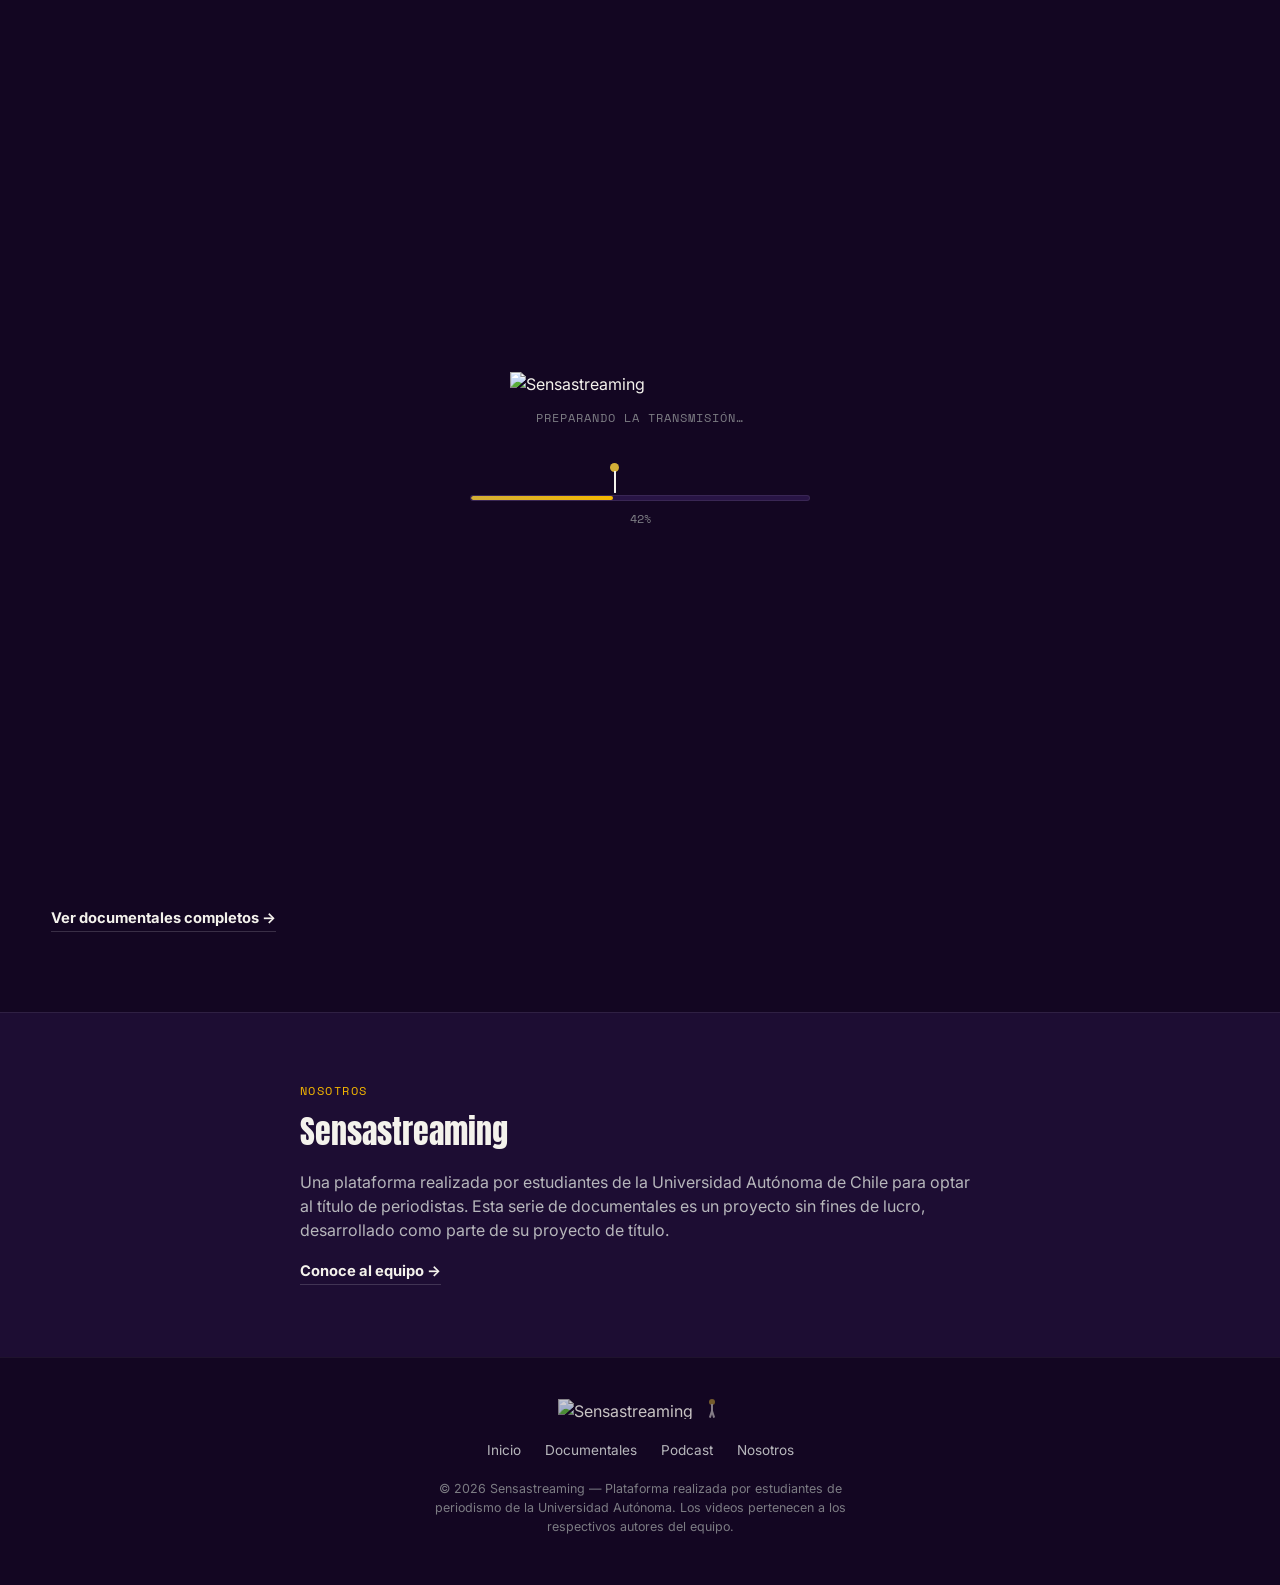
==== commit de189bb8: "Add files via upload" ====
--- a/index.html
+++ b/index.html
@@ -237,7 +237,7 @@
     <div class="about-inner">
       <span class="eyebrow">Nosotros</span>
       <h2>Sensastreaming</h2>
-      <p>Sensastreaming reúne documentales, juicios y entrevistas que la prensa tradicional suele dejar fuera de cuadro: despidos, procesos judiciales y testimonios en primera persona. Una ventana directa a las historias detrás de la noticia.</p>
+      <p>Una plataforma realizada por estudiantes de la Universidad Autónoma de Chile para optar al título de periodistas. Esta serie de documentales es un proyecto sin fines de lucro, desarrollado como parte de su proyecto de título.</p>
       <a href="acerca-de.html" class="link-arrow">Conoce al equipo →</a>
     </div>
   </section>
--- a/styles.css
+++ b/styles.css
@@ -1262,11 +1262,9 @@
 }
 
 .team-role {
-  font-family: var(--font-mono);
-  font-size: .7rem;
-  letter-spacing: .05em;
-  text-transform: uppercase;
-  color: var(--text-muted);
+  /* Mismo estilo de párrafo que ".about p" (cuerpo de texto estándar) */
+  color: var(--text-secondary);
+  font-size: 1rem;
   margin: 0;
 }
 
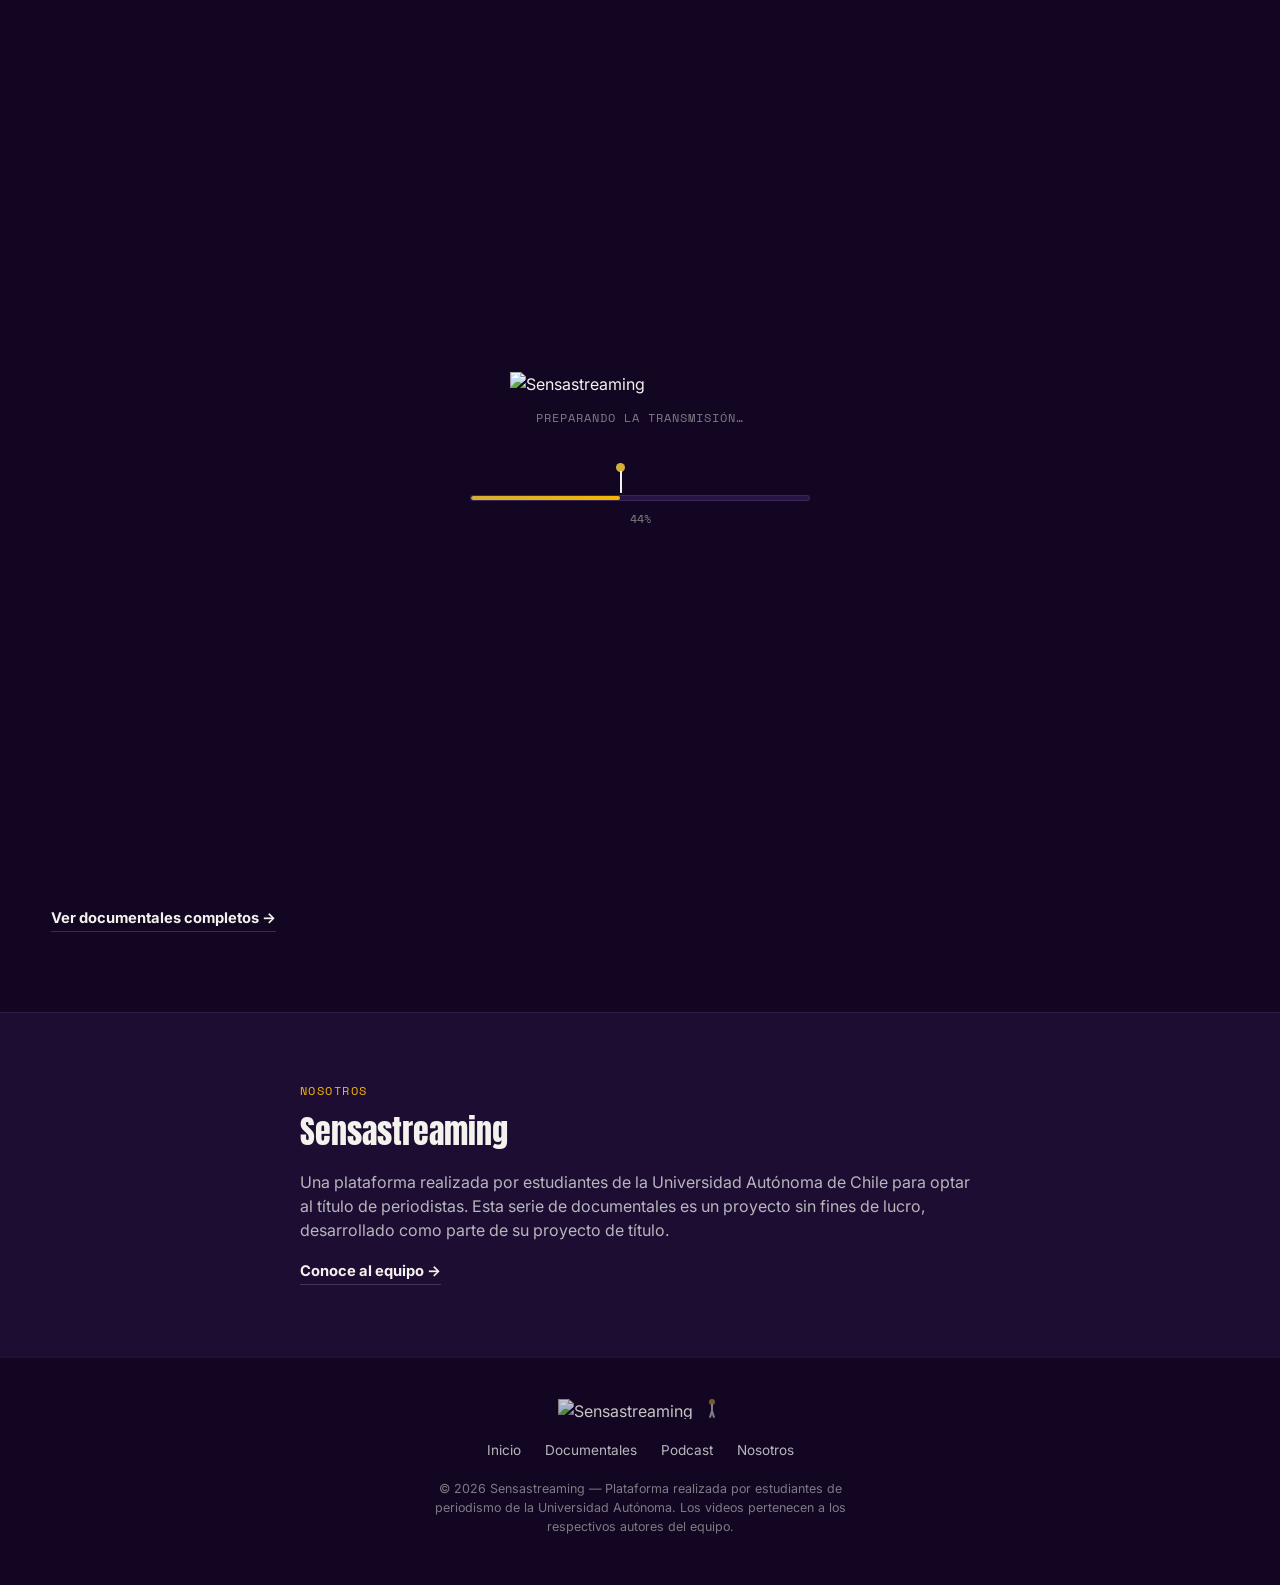
==== commit 250e066d: "Add files via upload" ====
--- a/index.html
+++ b/index.html
@@ -136,7 +136,7 @@
          data-slides="https://i.imgur.com/lAsv4dQ.jpeg|https://i.imgur.com/Mluwtng.jpeg|https://i.imgur.com/goQDQQN.jpeg|https://i.imgur.com/LVwCR66.jpeg"></div>
     <div class="hero-content">
       <img class="hero-logo" src="https://i.imgur.com/6NUFAMf.png" alt="Sensastreaming">
-      <p class="hero-tagline">El lado humano de la noticia, sin cortes.</p>
+      <p class="hero-tagline">La definición de sensacionalismo según la RAE: Tendencia a producir sensación, emoción o impresión, con noticias, sucesos, etc. Un programa informativo no debería caer en el sensacionalismo.</p>
       <div class="hero-actions">
         <a href="reportajes.html" class="btn btn-primary">▶ Ver documentales</a>
         <a href="acerca-de.html" class="btn btn-secondary">Más información</a>
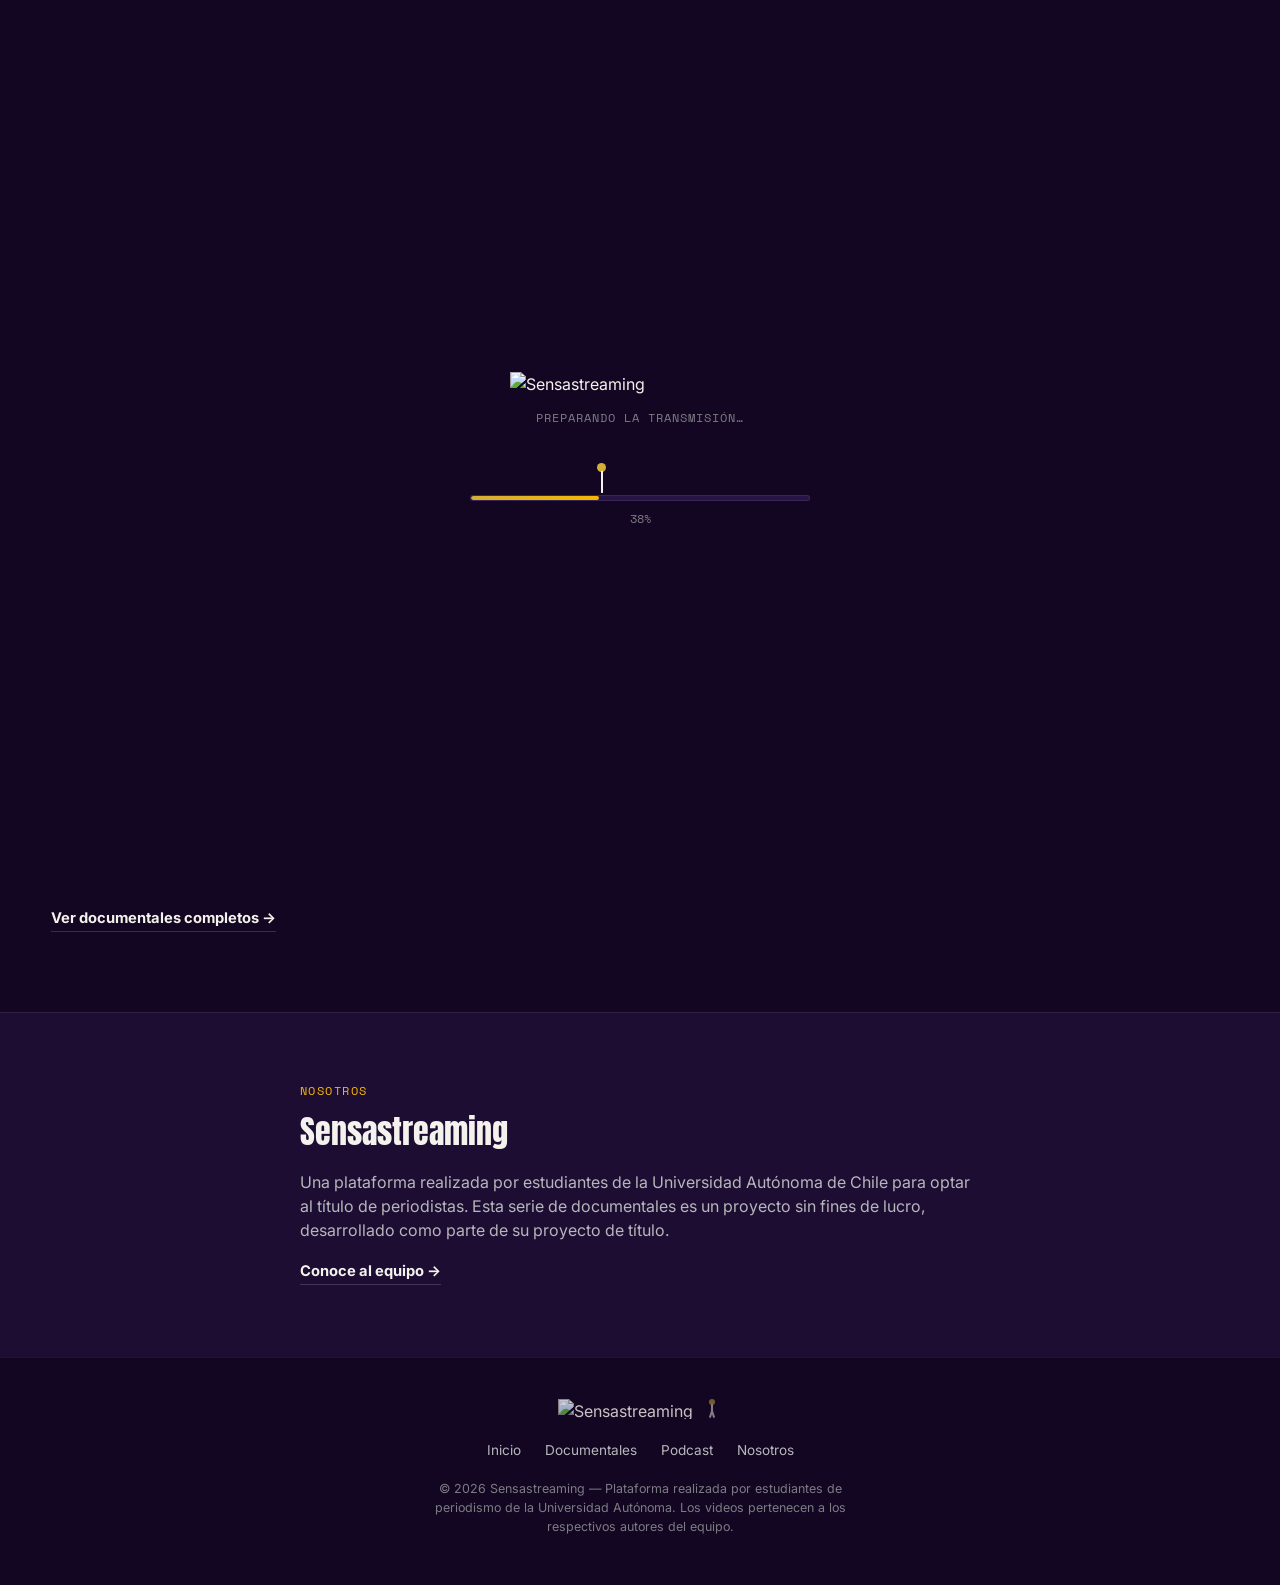
==== commit 26c23695: "Add files via upload" ====
--- a/index.html
+++ b/index.html
@@ -136,7 +136,7 @@
          data-slides="https://i.imgur.com/lAsv4dQ.jpeg|https://i.imgur.com/Mluwtng.jpeg|https://i.imgur.com/goQDQQN.jpeg|https://i.imgur.com/LVwCR66.jpeg"></div>
     <div class="hero-content">
       <img class="hero-logo" src="https://i.imgur.com/6NUFAMf.png" alt="Sensastreaming">
-      <p class="hero-tagline">La definición de sensacionalismo según la RAE: Tendencia a producir sensación, emoción o impresión, con noticias, sucesos, etc. Un programa informativo no debería caer en el sensacionalismo.</p>
+      <p class="hero-tagline">El lado humano de la noticia, sin cortes.</p>
       <div class="hero-actions">
         <a href="reportajes.html" class="btn btn-primary">▶ Ver documentales</a>
         <a href="acerca-de.html" class="btn btn-secondary">Más información</a>
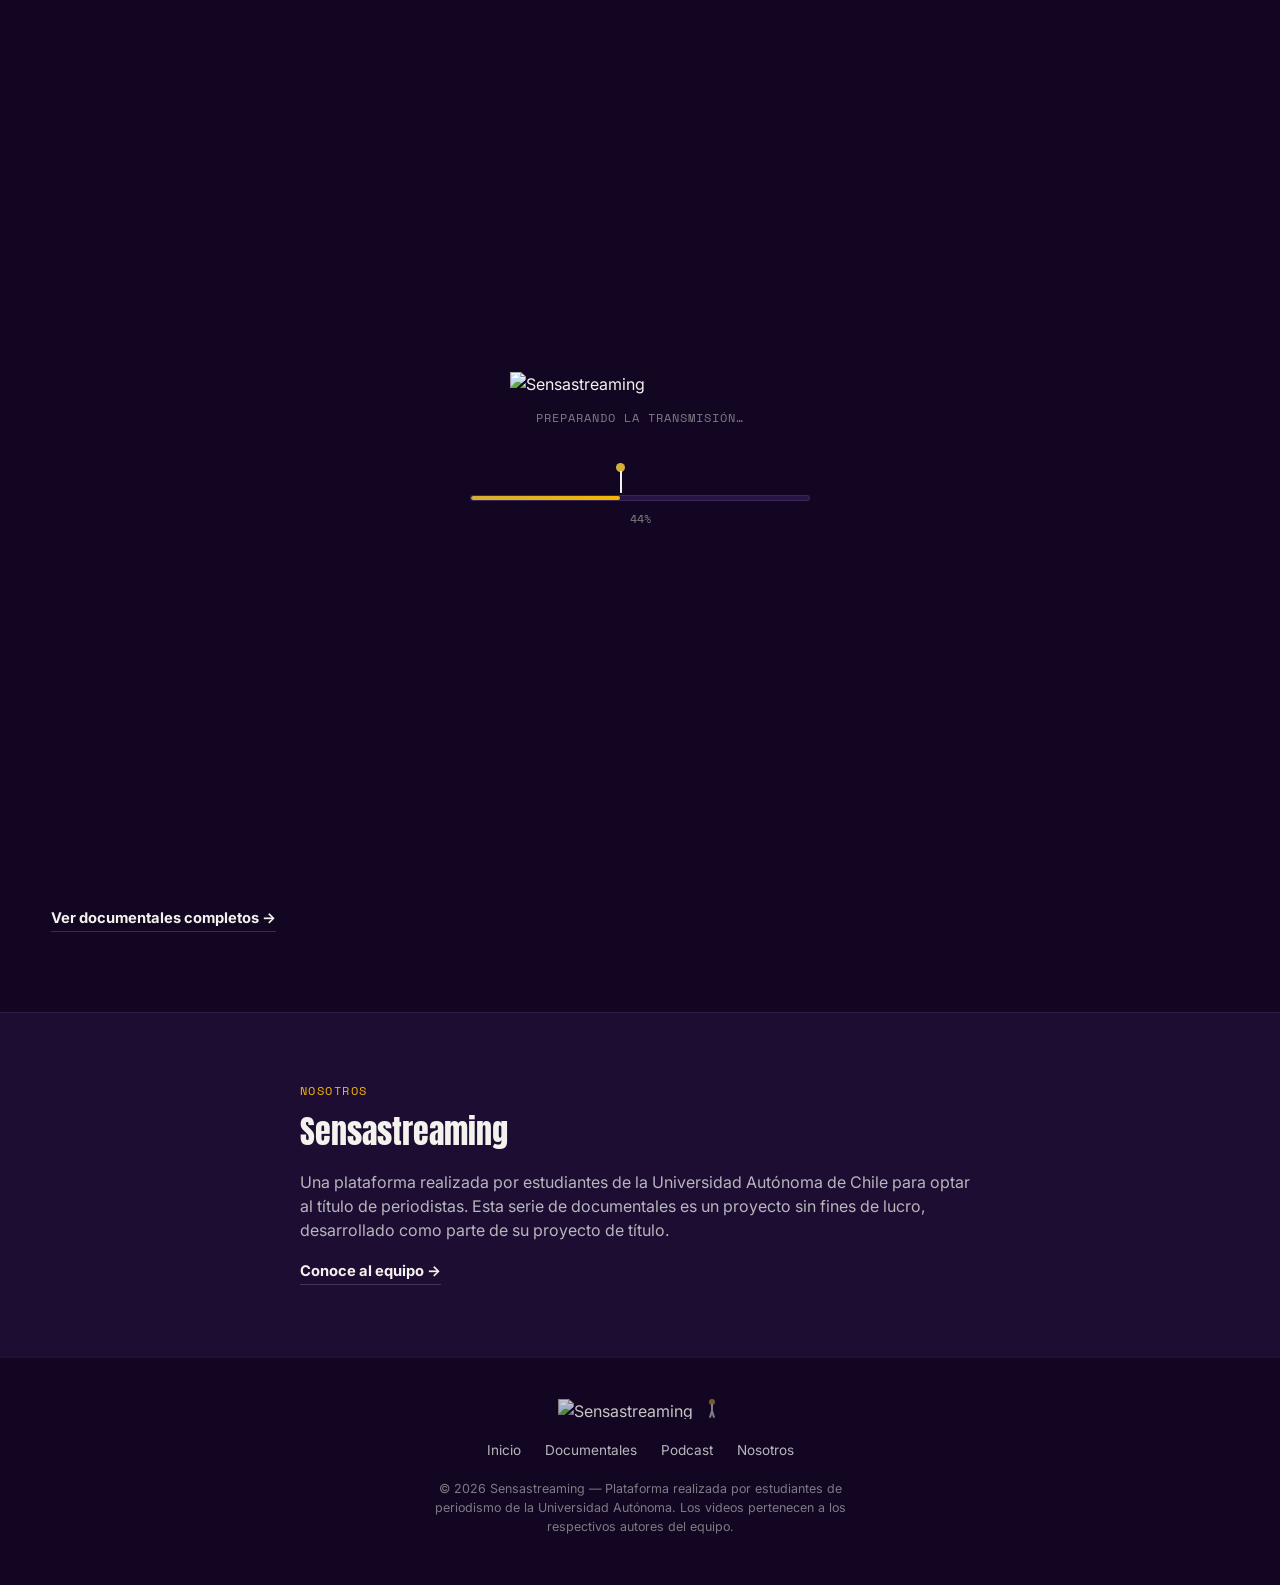
==== commit b4a7712a: "Add files via upload" ====
--- a/index.html
+++ b/index.html
@@ -112,18 +112,18 @@
 </header>
 
 <div class="ticker" role="marquee" aria-label="Últimas historias">
-  <span class="ticker-sr">Últimas historias: El riesgo de limitar al periodismo. Polémicas fuera de la cancha. El caso que taparon los memes. Influencer: El precio de la viralidad</span>
+  <span class="ticker-sr">Últimas historias: El riesgo de limitar al periodismo. Polémicas fuera de la cancha. El Cangri: un crimen que se convirtió en meme. Influencer: El precio de la viralidad</span>
   <div class="ticker-inner" aria-hidden="true">
     <div class="ticker-track">
       <span class="ticker-item"><span class="ticker-tag">Última hora</span>El riesgo de limitar al periodismo</span>
       <span class="ticker-item"><span class="ticker-tag">Última hora</span>Polémicas fuera de la cancha</span>
-      <span class="ticker-item"><span class="ticker-tag">Última hora</span>El caso que taparon los memes</span>
+      <span class="ticker-item"><span class="ticker-tag">Última hora</span>El Cangri: un crimen que se convirtió en meme</span>
       <span class="ticker-item"><span class="ticker-tag">Última hora</span>Influencer: El precio de la viralidad</span>
     </div>
     <div class="ticker-track">
       <span class="ticker-item"><span class="ticker-tag">Última hora</span>El riesgo de limitar al periodismo</span>
       <span class="ticker-item"><span class="ticker-tag">Última hora</span>Polémicas fuera de la cancha</span>
-      <span class="ticker-item"><span class="ticker-tag">Última hora</span>El caso que taparon los memes</span>
+      <span class="ticker-item"><span class="ticker-tag">Última hora</span>El Cangri: un crimen que se convirtió en meme</span>
       <span class="ticker-item"><span class="ticker-tag">Última hora</span>Influencer: El precio de la viralidad</span>
     </div>
   </div>
@@ -193,17 +193,17 @@
       </article>
 
       <article class="card" data-mp4="https://pub-4d9078245ee945288b7001a9b6d5394e.r2.dev/TUFIT%20M%C3%81S%20PERIODISTA.mp4" data-detail="detalle-politica.html" data-category="judicial" tabindex="0"
-        aria-label="El caso que taparon los memes. Activar para ver adelanto.">
+        aria-label="El Cangri: un crimen que se convirtió en meme. Activar para ver adelanto.">
         <div class="card-frame">
           <span class="card-num">N.º 03</span>
           <div class="card-media">
-            <img src="https://i.imgur.com/Mluwtng.jpeg" alt="El caso que taparon los memes" loading="lazy">
+            <img src="https://i.imgur.com/Mluwtng.jpeg" alt="El Cangri: un crimen que se convirtió en meme" loading="lazy">
           </div>
           <div class="card-scrim">
             <span class="card-eyebrow">Documental</span>
-            <h3 class="card-title">El caso que taparon los memes</h3>
+            <h3 class="card-title">El Cangri: un crimen que se convirtió en meme</h3>
             <div class="card-actions">
-              <a class="play-btn" href="detalle-politica.html" aria-label="Ver documental: El caso que taparon los memes">▶ Ver</a>
+              <a class="play-btn" href="detalle-politica.html" aria-label="Ver documental: El Cangri: un crimen que se convirtió en meme">▶ Ver</a>
             </div>
           </div>
         </div>
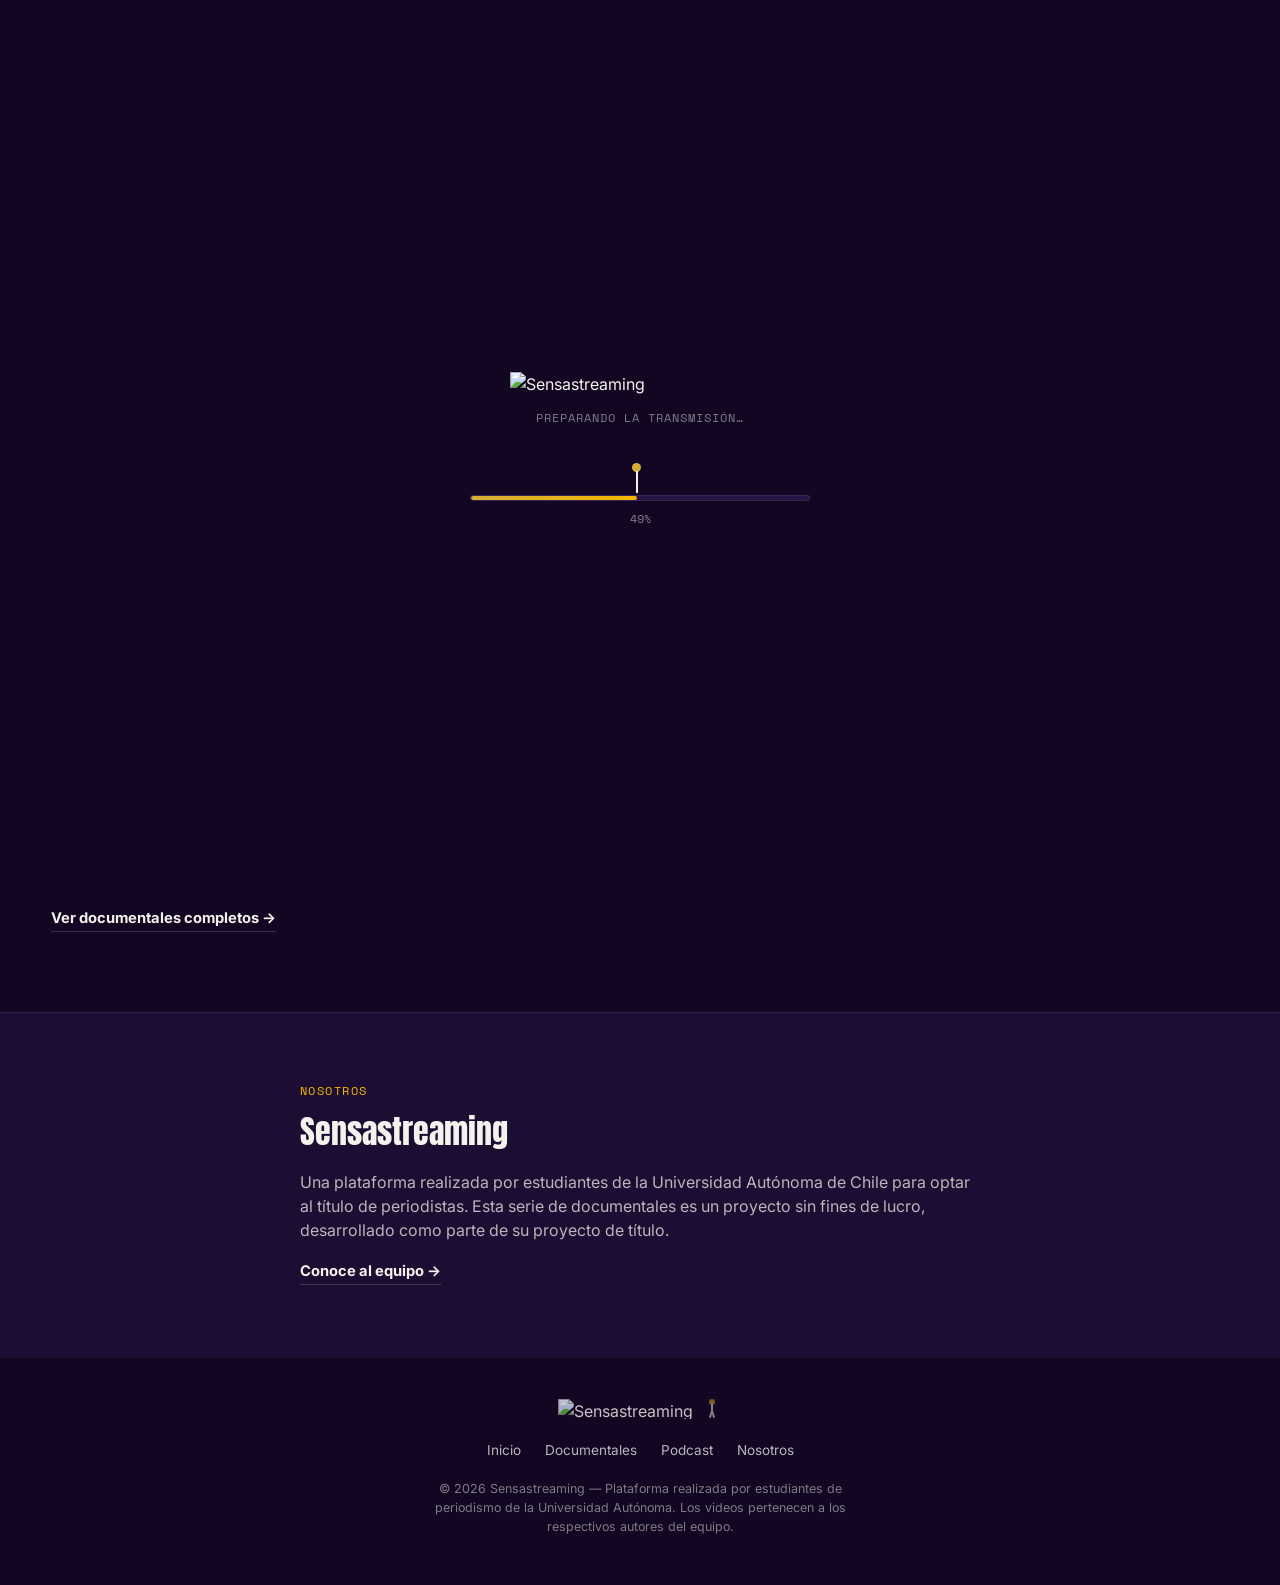
==== commit 7688b5ac: "Add files via upload" ====
--- a/index.html
+++ b/index.html
@@ -112,17 +112,17 @@
 </header>
 
 <div class="ticker" role="marquee" aria-label="Últimas historias">
-  <span class="ticker-sr">Últimas historias: El riesgo de limitar al periodismo. Polémicas fuera de la cancha. El Cangri: un crimen que se convirtió en meme. Influencer: El precio de la viralidad</span>
+  <span class="ticker-sr">Últimas historias: El riesgo de limitar al periodismo. Fuera de los 90 minutos. El Cangri: un crimen que se convirtió en meme. Influencer: El precio de la viralidad</span>
   <div class="ticker-inner" aria-hidden="true">
     <div class="ticker-track">
       <span class="ticker-item"><span class="ticker-tag">Última hora</span>El riesgo de limitar al periodismo</span>
-      <span class="ticker-item"><span class="ticker-tag">Última hora</span>Polémicas fuera de la cancha</span>
+      <span class="ticker-item"><span class="ticker-tag">Última hora</span>Fuera de los 90 minutos</span>
       <span class="ticker-item"><span class="ticker-tag">Última hora</span>El Cangri: un crimen que se convirtió en meme</span>
       <span class="ticker-item"><span class="ticker-tag">Última hora</span>Influencer: El precio de la viralidad</span>
     </div>
     <div class="ticker-track">
       <span class="ticker-item"><span class="ticker-tag">Última hora</span>El riesgo de limitar al periodismo</span>
-      <span class="ticker-item"><span class="ticker-tag">Última hora</span>Polémicas fuera de la cancha</span>
+      <span class="ticker-item"><span class="ticker-tag">Última hora</span>Fuera de los 90 minutos</span>
       <span class="ticker-item"><span class="ticker-tag">Última hora</span>El Cangri: un crimen que se convirtió en meme</span>
       <span class="ticker-item"><span class="ticker-tag">Última hora</span>Influencer: El precio de la viralidad</span>
     </div>
@@ -158,7 +158,7 @@
 
     <div class="row" id="cardRow">
 
-      <article class="card" data-mp4="https://pub-4d9078245ee945288b7001a9b6d5394e.r2.dev/AvanceMordaza.mp4" data-detail="detalle-fama.html" data-category="testimonio" tabindex="0"
+      <article class="card" data-mp4="https://pub-4d9078245ee945288b7001a9b6d5394e.r2.dev/FINAL%20MORDAZA%20CON%20HGC.mp4" data-detail="detalle-fama.html" data-category="testimonio" tabindex="0"
         aria-label="El riesgo de limitar al periodismo. Activar para ver adelanto.">
         <div class="card-frame">
           <span class="card-num">N.º 01</span>
@@ -175,24 +175,24 @@
         </div>
       </article>
 
-      <article class="card" data-mp4="https://pub-4d9078245ee945288b7001a9b6d5394e.r2.dev/docudeportes.mp4" data-detail="detalle-deporte.html" data-category="deportes" tabindex="0"
-        aria-label="Polémicas fuera de la cancha. Activar para ver adelanto.">
+      <article class="card" data-mp4="https://pub-4d9078245ee945288b7001a9b6d5394e.r2.dev/FINAL%20DEPORTES%20AHORA%20SI%20QUE%20SI.mp4" data-detail="detalle-deporte.html" data-category="deportes" tabindex="0"
+        aria-label="Fuera de los 90 minutos. Activar para ver adelanto.">
         <div class="card-frame">
           <span class="card-num">N.º 02</span>
           <div class="card-media">
-            <img src="https://i.imgur.com/lAsv4dQ.jpeg" alt="Polémicas fuera de la cancha" loading="lazy">
+            <img src="https://i.imgur.com/lAsv4dQ.jpeg" alt="Fuera de los 90 minutos" loading="lazy">
           </div>
           <div class="card-scrim">
             <span class="card-eyebrow">Documental • Deportes</span>
-            <h3 class="card-title">Polémicas fuera de la cancha</h3>
+            <h3 class="card-title">Fuera de los 90 minutos</h3>
             <div class="card-actions">
-              <a class="play-btn" href="detalle-deporte.html" aria-label="Ver documental: Polémicas fuera de la cancha">▶ Ver</a>
+              <a class="play-btn" href="detalle-deporte.html" aria-label="Ver documental: Fuera de los 90 minutos">▶ Ver</a>
             </div>
           </div>
         </div>
       </article>
 
-      <article class="card" data-mp4="https://pub-4d9078245ee945288b7001a9b6d5394e.r2.dev/TUFIT%20M%C3%81S%20PERIODISTA.mp4" data-detail="detalle-politica.html" data-category="judicial" tabindex="0"
+      <article class="card" data-mp4="https://pub-4d9078245ee945288b7001a9b6d5394e.r2.dev/CANGRI%20FINAL%20DEFINITIVO%204K%20SIN%20HACKS.mp4" data-detail="detalle-politica.html" data-category="judicial" tabindex="0"
         aria-label="El Cangri: un crimen que se convirtió en meme. Activar para ver adelanto.">
         <div class="card-frame">
           <span class="card-num">N.º 03</span>
@@ -209,7 +209,7 @@
         </div>
       </article>
 
-      <article class="card" data-mp4="https://pub-4d9078245ee945288b7001a9b6d5394e.r2.dev/InfluencersAvance.mp4" data-detail="detalle-influencers.html" data-category="entrevista" tabindex="0"
+      <article class="card" data-mp4="https://pub-4d9078245ee945288b7001a9b6d5394e.r2.dev/INFLUENCERS%20FINAL%20GC.mp4" data-detail="detalle-influencers.html" data-category="entrevista" tabindex="0"
         aria-label="Influencer: El precio de la viralidad. Activar para ver adelanto.">
         <div class="card-frame">
           <span class="card-num">N.º 04</span>
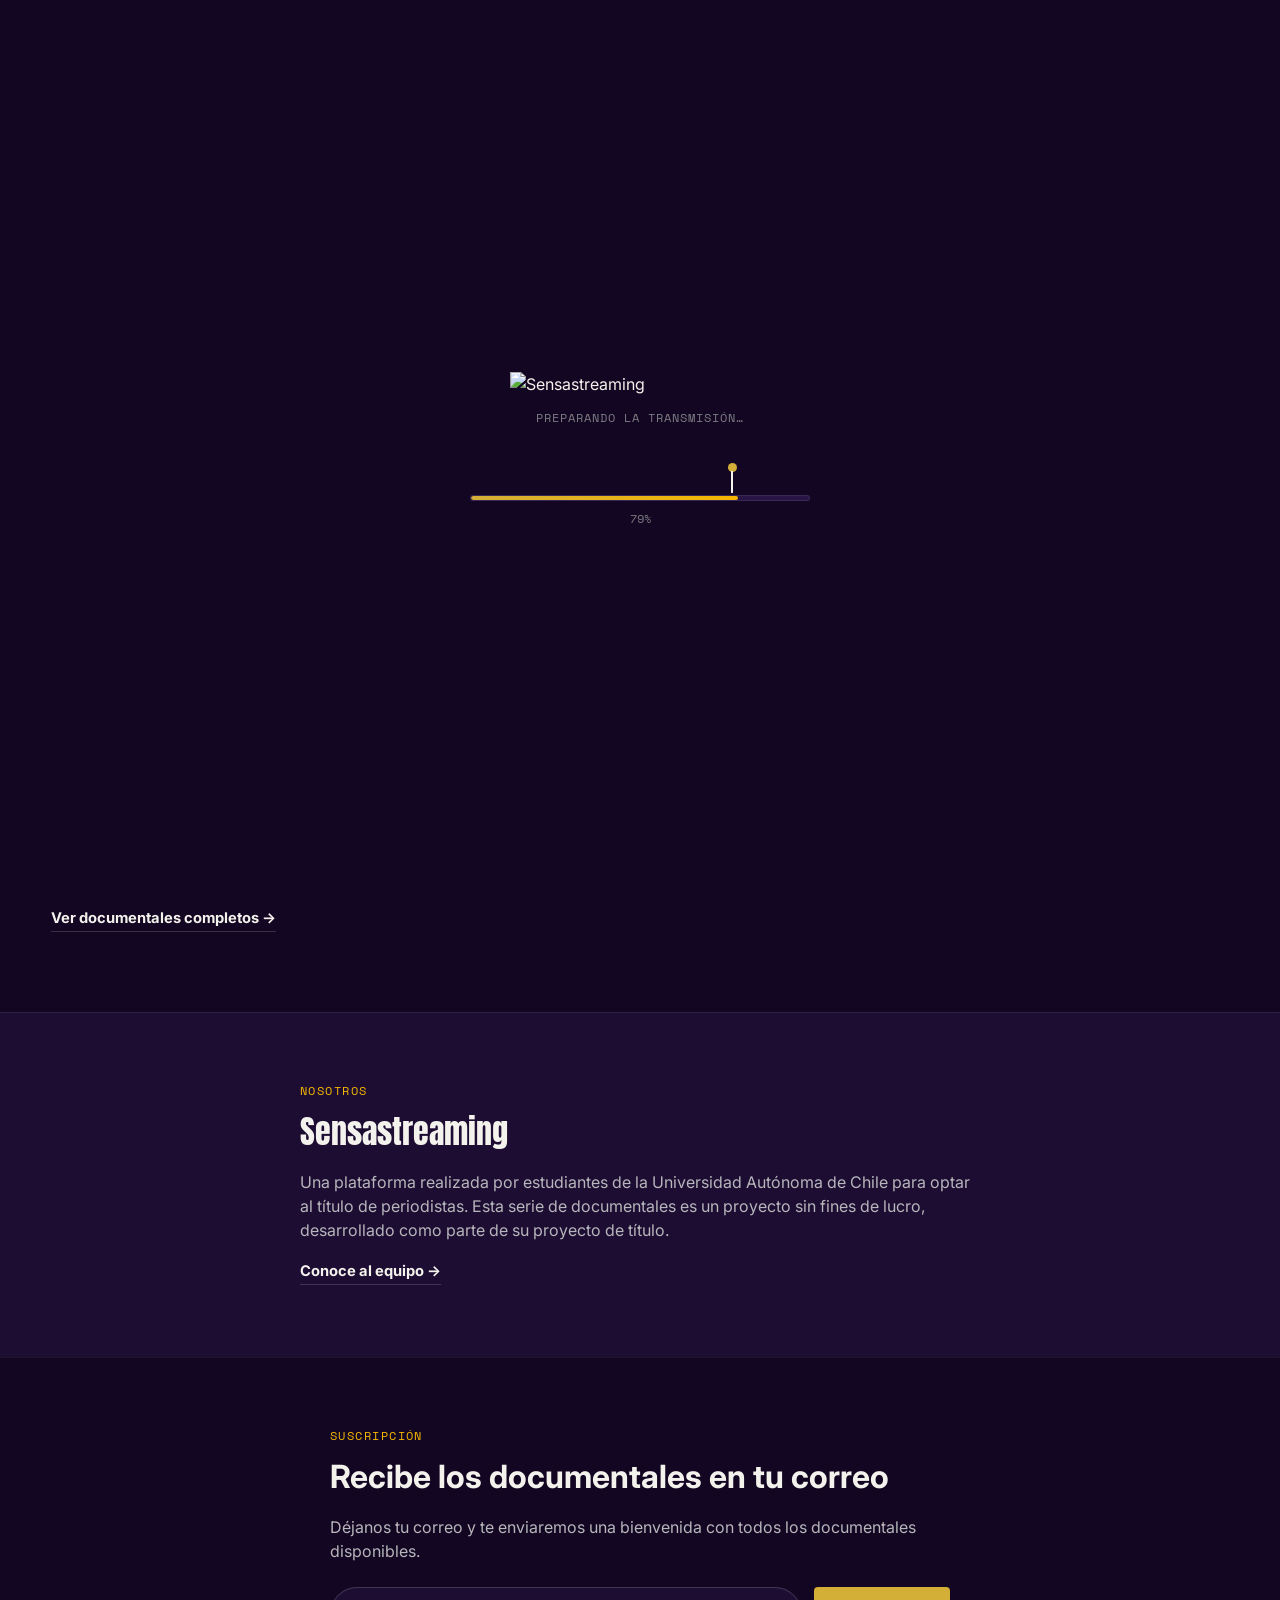
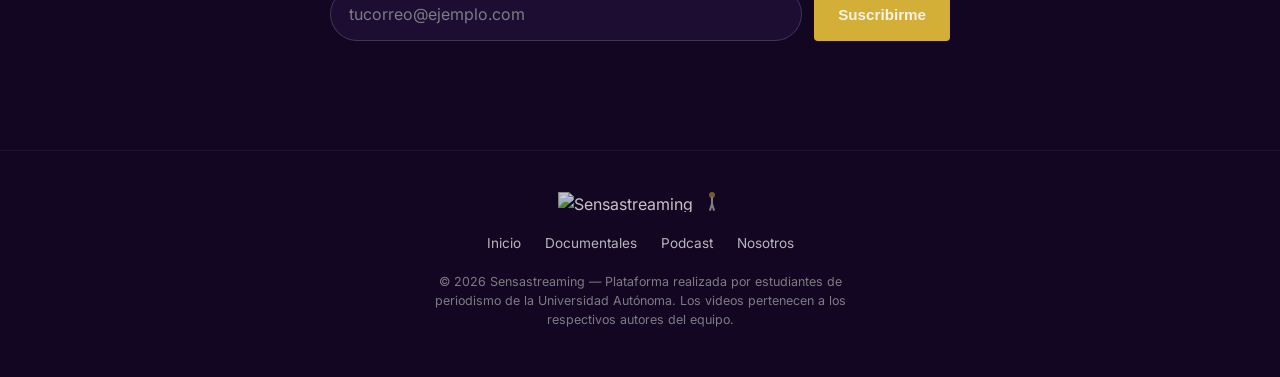
==== commit ada5453d: "Add files via upload" ====
--- a/index.html
+++ b/index.html
@@ -242,6 +242,21 @@
     </div>
   </section>
 
+  <section class="subscribe" id="suscripcion" aria-labelledby="subscribeTitle">
+    <div class="subscribe-inner">
+      <span class="eyebrow">Suscripción</span>
+      <h2 id="subscribeTitle">Recibe los documentales en tu correo</h2>
+      <p class="subscribe-lead">Déjanos tu correo y te enviaremos una bienvenida con todos los documentales disponibles.</p>
+      <form class="subscribe-form" id="subscribeForm" novalidate>
+        <label class="sr-only" for="subscribeEmail">Correo electrónico</label>
+        <input class="subscribe-input" type="email" id="subscribeEmail" name="email" placeholder="tucorreo@ejemplo.com" autocomplete="email" inputmode="email" required>
+        <input type="text" name="website" id="subscribeTrap" class="subscribe-trap" tabindex="-1" autocomplete="off" aria-hidden="true">
+        <button type="submit" class="btn btn-primary subscribe-btn" id="subscribeBtn">Suscribirme</button>
+      </form>
+      <p class="subscribe-msg" id="subscribeMsg" role="status" aria-live="polite"></p>
+    </div>
+  </section>
+
 </main>
 
 <footer class="site-footer">
--- a/styles.css
+++ b/styles.css
@@ -2164,3 +2164,23 @@
   .audio-volume { grid-column: 1 / -1; justify-self: stretch; width: auto; }
 }
 @media (hover: none) { .audio-volume .audio-vol { display: none; } .audio-volume { grid-column: auto; width: auto; } .audio-controls { grid-template-columns: auto auto auto auto; } }
+
+/* ---- Suscripción por correo (index.html) ---- */
+.subscribe { padding: 4rem max(4vw, var(--safe-right)) 4.5rem max(4vw, var(--safe-left)); background: var(--bg-void); border-top: 1px solid rgba(255,255,255,.05); }
+.subscribe-inner { max-width: 620px; margin: 0 auto; }
+.subscribe h2 { font-size: clamp(1.5rem, 2.8vw, 2rem); margin: 0 0 .9rem; }
+.subscribe-lead { color: var(--text-secondary); margin: 0 0 1.5rem; }
+.subscribe-form { display: flex; gap: .75rem; flex-wrap: wrap; }
+.subscribe-input {
+  flex: 1 1 260px; min-width: 0; padding: .85rem 1.1rem; font: inherit; font-size: 1rem;
+  color: var(--text-primary); background: var(--bg-surface); border: 1px solid var(--border-strong);
+  border-radius: 999px;
+}
+.subscribe-input::placeholder { color: var(--text-muted); }
+.subscribe-input:focus-visible { outline: 2px solid var(--accent-crimson); outline-offset: 2px; }
+.subscribe-btn { flex: 0 0 auto; cursor: pointer; }
+.subscribe-btn:disabled { opacity: .6; cursor: default; }
+.subscribe-trap { position: absolute; left: -9999px; width: 1px; height: 1px; opacity: 0; }
+.subscribe-msg { min-height: 1.4em; margin: 1rem 0 0; font-size: .95rem; color: var(--text-secondary); }
+.subscribe-msg.is-ok { color: var(--accent-crimson); }
+.subscribe-msg.is-error { color: #ff9b9b; }
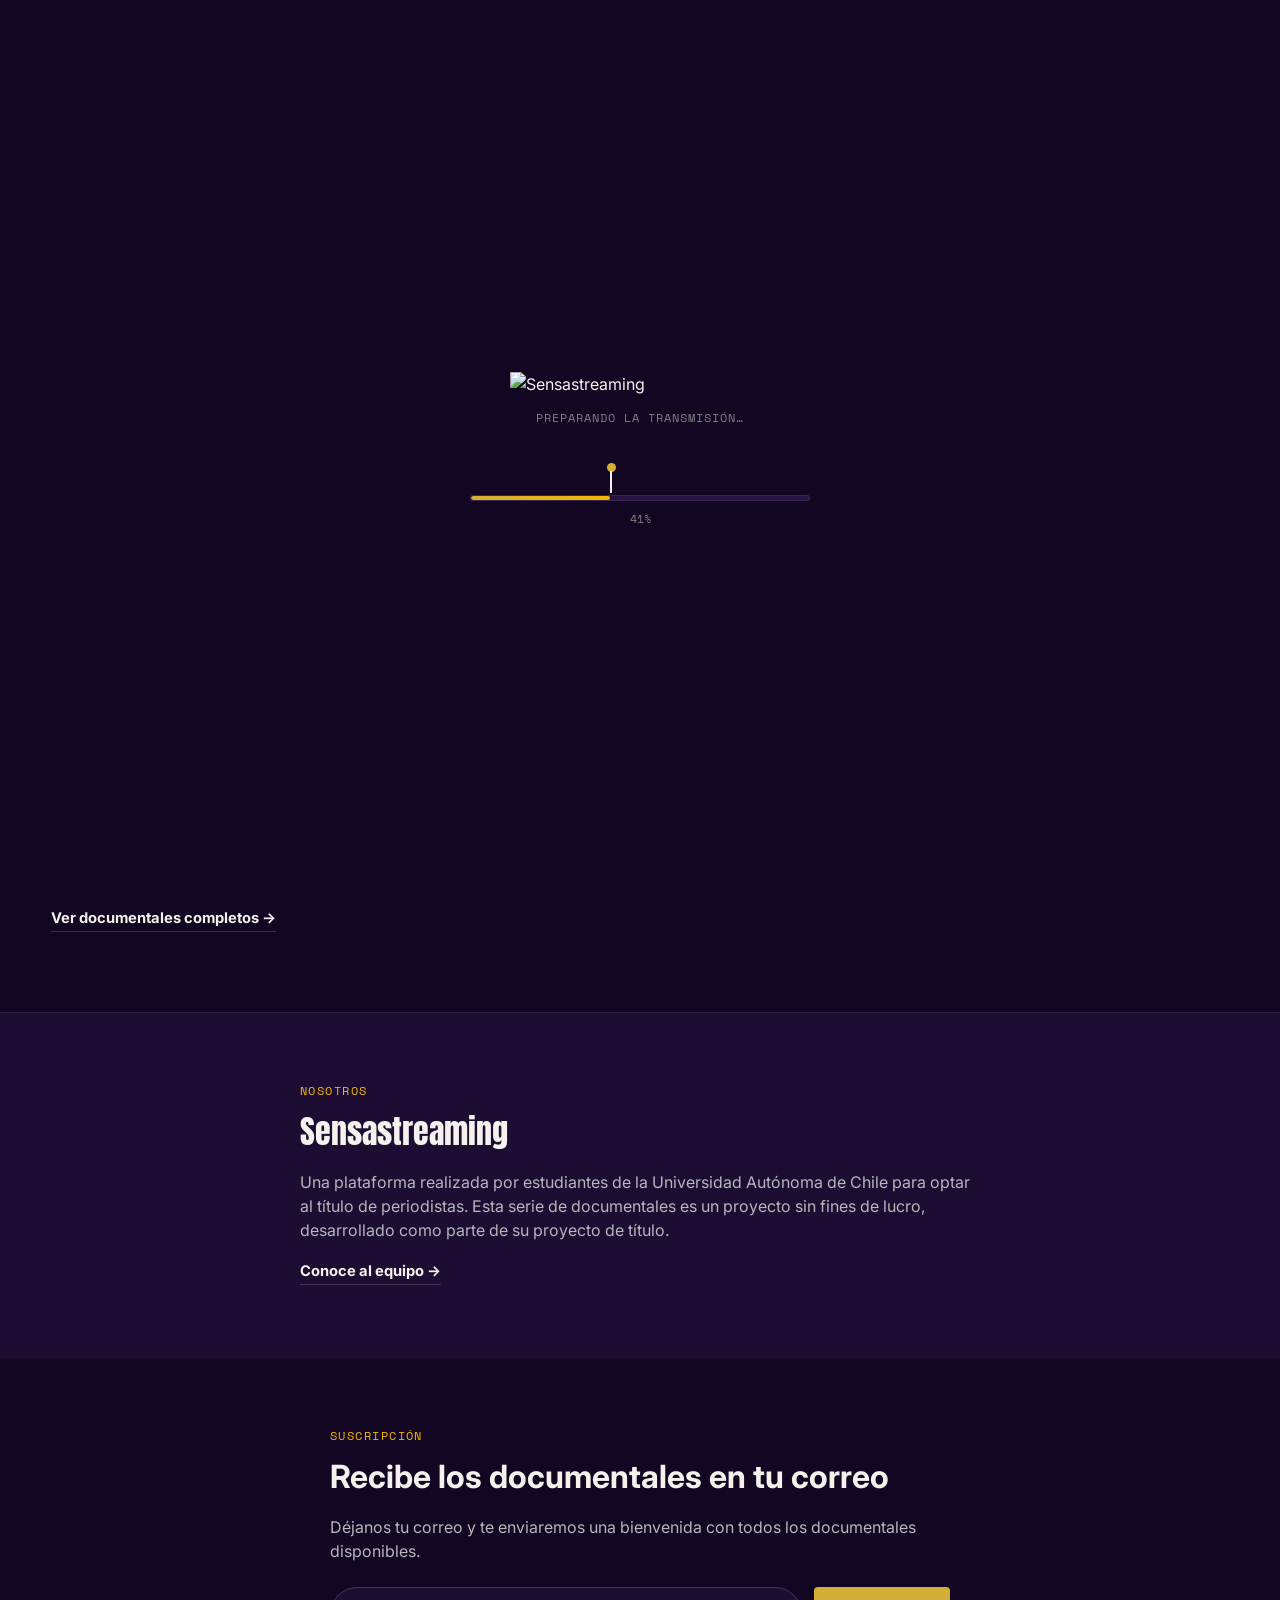
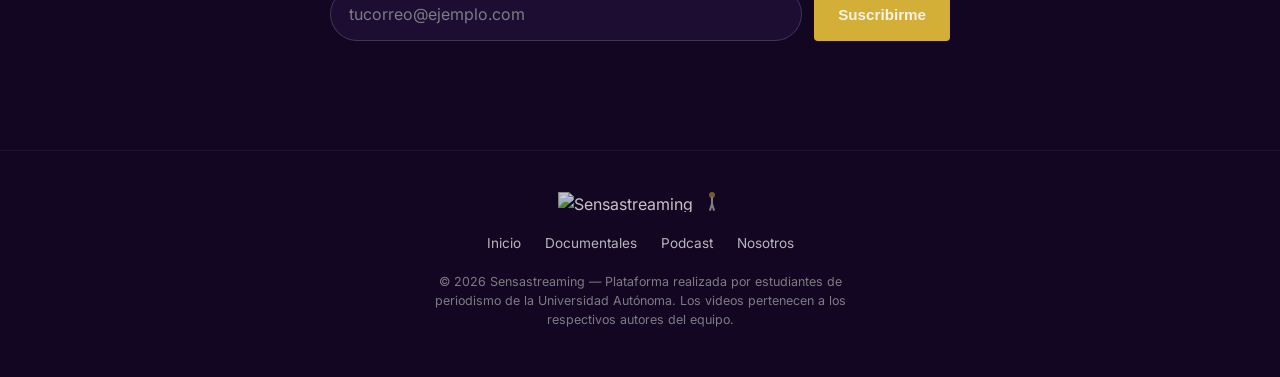
==== commit 3ad93ee7: "Add files via upload" ====
--- a/index.html
+++ b/index.html
@@ -250,7 +250,7 @@
       <form class="subscribe-form" id="subscribeForm" novalidate>
         <label class="sr-only" for="subscribeEmail">Correo electrónico</label>
         <input class="subscribe-input" type="email" id="subscribeEmail" name="email" placeholder="tucorreo@ejemplo.com" autocomplete="email" inputmode="email" required>
-        <input type="text" name="website" id="subscribeTrap" class="subscribe-trap" tabindex="-1" autocomplete="off" aria-hidden="true">
+        <input type="text" name="hp_extra_7x" id="subscribeTrap" class="subscribe-trap" tabindex="-1" autocomplete="off" data-lpignore="true" data-1p-ignore aria-hidden="true">
         <button type="submit" class="btn btn-primary subscribe-btn" id="subscribeBtn">Suscribirme</button>
       </form>
       <p class="subscribe-msg" id="subscribeMsg" role="status" aria-live="polite"></p>
